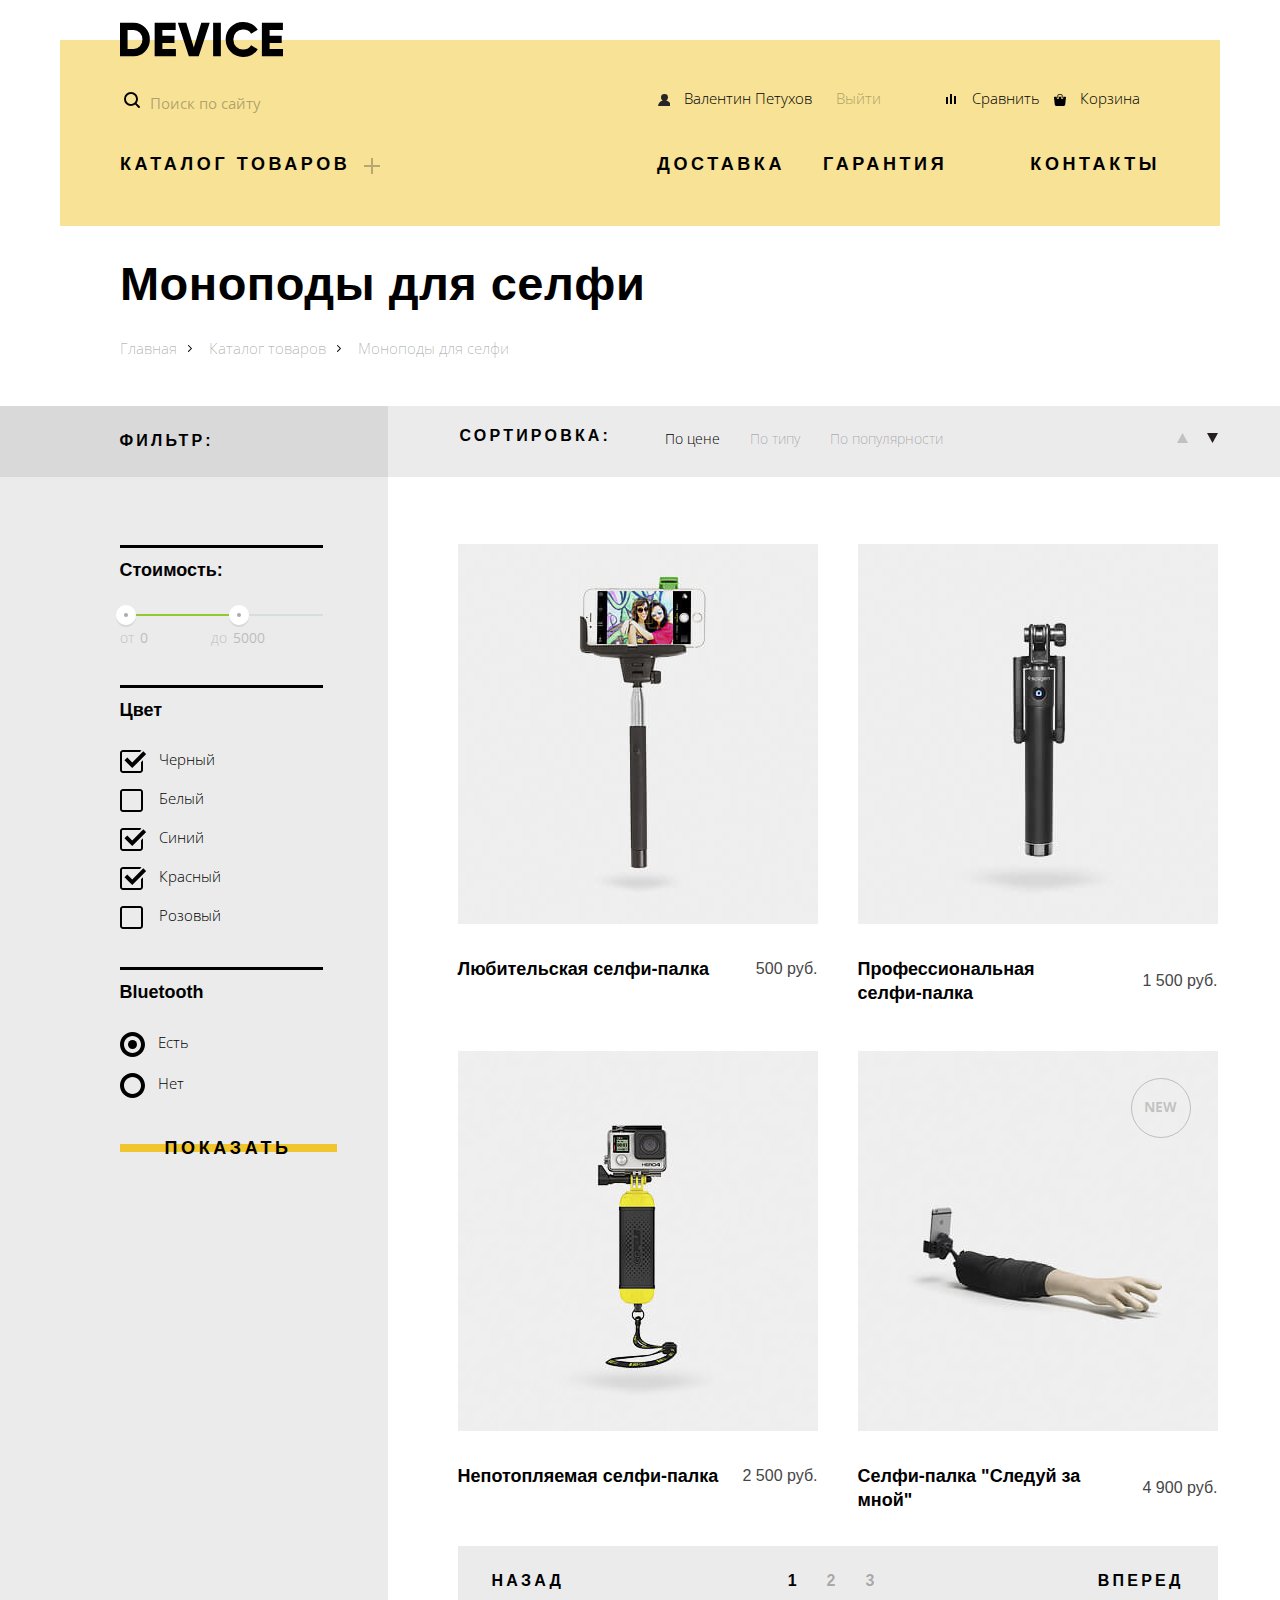
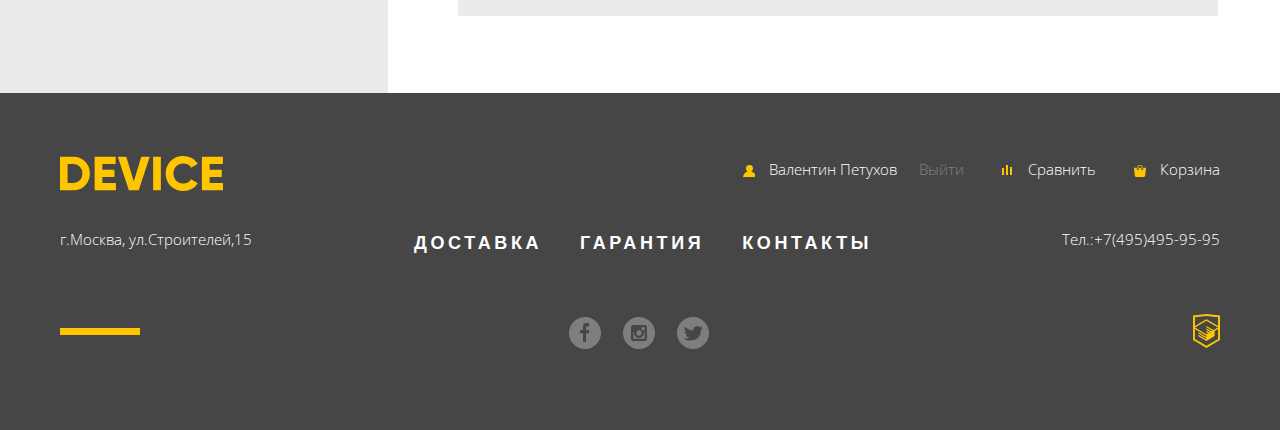
==== catalog.html @ 33c6cefa "Fix button-line, slide, seach" ====
<!DOCTYPE html>
<html lang="ru">
  <head>
    <meta charset="utf-8">
    <title>Device</title>
    <link href="https://fonts.googleapis.com/css?family=Open+Sans:300&amp;subset=cyrillic" rel="stylesheet">
    <link href="http://fonts.fontstorage.com/import/gilroy.css" rel="stylesheet">
    <link href="css/normalize.css" rel="stylesheet">
    <link href="css/style.css" rel="stylesheet">
  </head>
  <body class="catalog">
    <header class="page-header">
      <a href="index.html" class="logo-device page-header-logo-device">
        <img src="img/logo.svg" width="163" height="35" alt="Логотип Device">
      </a>
      <div class="header-user-container">
        <form class="header-user-column header-search">
          <label for="search" class="visually-hidden">Поиск по сайту</label>
          <input class="search-field" type="search" id="search" name="name-search" placeholder="Поиск по сайту">
          <button class="search-button" type="submit">Найти</button>
        </form>
        <div class="header-user-column">
          <ul class="user-list header-user-list ">
            <li class="user-item header-user-item header-user-item-1 catalog-user-item-1">
              <a href="#" class="header-user-link header-user-link-1">Валентин Петухов</a>
              <a href="#" class="user-link-exit">Выйти</a>
            </li>
            <li class="header-user-item header-user-item-2 catalog-user-item-2">
              <a href="compare.html" class="user-link header-user-link header-user-link-2">Сравнить</a>
            </li>
            <li class="header-user-item header-user-item-3 catalog-user-item-3">
              <a href="cart.html" class="user-link header-user-link header-user-link-3">Корзина</a>
            </li>
          </ul>
        </div>
      </div>
      <nav class="header-nav-container">
        <div class="header-nav-column">
          <a href="catalog.html" class="nav-link header-nav-link header-nav-link-plus">Каталог товаров</a>
          <ul class="nav-catalog">
            <li class="nav-catalog-item nav-catalog-item-1">
              <ul class="nav-catalog-list-small">
                <li class="nav-catalog-item-small nav-catalog-item-small-1">Виртуальная реальность</li>
                <li class="nav-catalog-item-small nav-catalog-item-small-2">Моноподы для селфи</li>
                <li class="nav-catalog-item-small nav-catalog-item-small-3">Экшн-камеры</li>
              </ul>
            </li>
            <li class="nav-catalog-item nav-catalog-item-2">
              <ul class="nav-catalog-list-small">
                <li class="nav-catalog-item-small nav-catalog-item-small-1">Фитнес-браслеты</li>
                <li class="nav-catalog-item-small nav-catalog-item-small-2">Умные часы</li>
              </ul>
            </li>
            <li class="nav-catalog-item nav-catalog-item-3">
              <ul class="nav-catalog-list-small">
                <li class="nav-catalog-item-small nav-catalog-item-small-1">Квадрокоптеры</li>
              </ul>
            </li>
          </ul>
        </div>
        <div class="header-nav-column">
          <ul class="nav-list header-nav-list">
            <li class="nav-item header-nav-item header-nav-item-1">
              <a href="delivery.html" class="nav-link header-nav-link header-nav-link-1">Доставка</a>
            </li>
            <li class="header-nav-item header-nav-item-2">
              <a href="warranty.html" class="nav-link header-nav-link header-nav-link-2">Гарантия</a>
            </li>
            <li class="header-nav-item header-nav-item-3">
              <a href="contacts.html" class="nav-link header-nav-link header-nav-link-3">Контакты</a>
            </li>
          </ul>
        </div>
      </nav>
    </header>
    <main class="page-main">
      <section class="page-main-catalog">
        <div class="container">
          <div class="container-narrow">
            <h1>Моноподы для селфи</h1>
            <ul class="breadcrumbs">
              <li class="breadcrumbs-item"><a href="index.html" class="breadcrumbs-link">Главная</a></li>
              <li class="breadcrumbs-item"><a href="catalog.html" class="breadcrumbs-link">Каталог товаров</a></li>
              <li class="breadcrumbs-current">Моноподы для селфи</li>
            </ul>
          </div>
        </div>
        <div class="catalog-container">
          <div class="box box-left">
            <div class="catalog-header">
              <div class="filter">
                <h2>Фильтр:</h2>
              </div>
            </div>
            <div class="catalog-main">
              <form action="https://echo.htmlacademy.ru" method="post" class="filter">
                <div class="filter-container">
                  <div class="filter-border">
                    <form method="get" action="https://echo.htmlacademy.ru">
                      <fieldset class="filter-item">
                        <legend>Стоимость:</legend>
                        <div class="range-filter">
                          <div class="range-controls">
                          <div class="scale">
                            <div class="bar"></div>
                          </div>
                          <div class="toggle toggle-min"></div>
                          <div class="toggle toggle-max"></div>
                          </div>
                          <div class="price-controls">
                            <label class="min-price">от <input name="min-price" type="text" value="0"></label>
                            <label class="max-price">до <input name="max-price" type="text" value="5000"></label>
                          </div>
                        </div>
                      </fieldset>
                    </form>
                  </div>
                  <div class="filter-border">
                    <p>Цвет</p>
                    <div class="filter-option">
                      <input class="visually-hidden filter-input filter-input-checkbox" type="checkbox" id="color-black" name="name-color-black" checked>
                      <label for="color-black" class="filter-label">Черный</label>
                    </div>
                    <div class="filter-option">
                      <input class="visually-hidden filter-input filter-input-checkbox" type="checkbox" id="color-white" name="name-color-white">
                      <label for="color-white" class="filter-label">Белый</label>
                    </div>
                    <div class="filter-option">
                      <input class="visually-hidden filter-input filter-input-checkbox" type="checkbox" id="color-blue" name="name-color-blue" checked>
                      <label for="color-blue" class="filter-label">Синий</label>
                    </div>
                    <div class="filter-option">
                      <input class="visually-hidden filter-input filter-input-checkbox" type="checkbox" id="color-red" name="name-color-red" checked>
                      <label for="color-red" class="filter-label">Красный</label>
                    </div>
                    <div class="filter-option">
                      <input class="visually-hidden filter-input filter-input-checkbox" type="checkbox" id="color-pink" name="name-color-pink">
                      <label for="color-pink" class="filter-label">Розовый</label>
                    </div>
                  </div>
                  <div class="filter-border">
                    <p>Bluetooth</p>
                    <div class="filter-option">
                      <input class="visually-hidden filter-input filter-input-radio" type="radio" id="bluetooth-yes" name="bluetooth" value="Yes" checked>
                      <label for="bluetooth-yes" class="filter-label-radio">Есть</label>
                    </div>
                    <div class="filter-option">
                      <input class="visually-hidden filter-input filter-input-radio" type="radio" id="bluetooth-no" name="bluetooth" value="No">
                      <label for="bluetooth-no" class="filter-label-radio">Нет</label>
                    </div>
                  </div>
                  <button type="submit" class="button-line more-filter">Показать</button>
                </div>
              </form>
            </div>
          </div>
          <div class="box box-right">
            <div class="catalog-header">
              <div class="catalog-sort">
                <p class="catalog-sort-title">Сортировка:</p>
                <ul class="catalog-sort-list">
                  <li class="catalog-sort-item catalog-sort-item-1">
                    <a href="#" class="catalog-sort-link active">По цене</a>
                  </li>
                  <li class="catalog-sort-item catalog-sort-item-2">
                    <a href="#" class="catalog-sort-link">По типу</a>
                  </li>
                  <li class="catalog-sort-item catalog-sort-item-3">
                    <a href="#" class="catalog-sort-link">По популярности</a>
                  </li>
                </ul>
                <a href="#" class="catalog-sort-order catalog-sort-order-1">
                  <span class="visually-hidden">По возрастанию</span>
                </a>
                <a href="#" class="catalog-sort-order catalog-sort-order-2 active">
                  <span class="visually-hidden">По убыванию</span>
                </a>
              </div>
            </div>
            <div class="catalog-products">
              <div class="catalog-main">
                <h2 class="visually-hidden">Список товаров</h2>
                <ul class="catalog-products-list">
                  <li class="catalog-products-item">
                    <article class="product">
                      <div class="product-card">
                        <h3 class="product-title product-title-1">
                        <a href="catalog-item.html" class="product-link" >Любительская селфи-палка</a>
                        </h3>
                        <span class="product-price">500 руб.</span>
                      </div>
                      <div class="product-caption">
                        <div class="product-caption-content">
                          <a href="#" class="button-line product-compare">В корзину</a>
                          <a href="#" class="compare">Добавить к сравнению</a>
                        </div>
                        <img src="img/amateur-selfie-stick.jpg" class="product-image" width="360" height="380" alt="Любительская селфи-палка">
                      </div>
                    </article>
                  </li>
                  <li class="catalog-products-item">
                    <article class="product">
                      <div class="product-card">
                        <h3 class="product-title product-title-2">
                          <a href="catalog-item.html" class="product-link">Профессиональная селфи-палка</a>
                        </h3>
                        <span class="product-price">1 500 руб.</span>
                      </div>
                      <div class="product-caption">
                        <div class="product-caption-content">
                          <a href="#" class="button-line product-compare">В корзину</a>
                          <a href="#" class="compare">Добавить к сравнению</a>
                        </div>
                        <img src="img/professional-selfie-stick.jpg" class="product-image" width="360" height="380" alt="Профессиональная селфи-палка">
                      </div>
                    </article>
                  </li>
                  <li class="catalog-products-item">
                    <article class="product">
                      <div class="product-card">
                        <h3 class="product-title product-title-3">
                          <a href="catalog-item.html" class="product-link">Непотопляемая селфи-палка</a>
                        </h3>
                        <span class="product-price">2 500 руб.</span>
                      </div>
                      <div class="product-caption">
                        <div class="product-caption-content">
                          <a href="#" class="button-line product-compare">В корзину</a>
                          <a href="#" class="compare">Добавить к сравнению</a>
                        </div>
                        <img src="img/unsinkable-selfie-stick.jpg" class="product-image" width="360" height="380" alt="Непотопляемая селфи-палка">
                      </div>
                    </article>
                  </li>
                  <li class="catalog-products-item">
                    <article class="product">
                      <div class="product-card">
                        <h3 class="product-title product-title-4">
                          <a href="catalog-item.html" class="product-link">Селфи-палка "Следуй за мной"</a>
                        </h3>
                        <span class="product-price">4 900 руб.</span>
                      </div>
                      <div class="product-caption">
                        <span class="product-new">New</span>
                        <div class="product-caption-content">
                          <a href="#" class="button-line product-compare">В корзину</a>
                          <a href="#" class="compare">Добавить к сравнению</a>
                        </div>
                        <img src="img/follow-me-selfie-stick.jpg" class="product-image" width="360" height="380" alt="Селфи-палка Следуй за мной">
                      </div>
                    </article>
                  </li>
                </ul>
                <ul class="pagination-list">
                  <li class="pagination-item pagination-button pagination-button-back"><a class="pagination-button-link" href="#">Назад</a></li>
                  <li class="pagination-item">1</li>
                  <li class="pagination-item"><a class="pagination-link" href="#">2</a></li>
                  <li class="pagination-item"><a class="pagination-link" href="#">3</a></li>
                  <li class="pagination-item pagination-button pagination-button-forward"><a class="pagination-button-link" href="#">Вперед</a></li>
                </ul>
              </div>
            </div>
          </div>
        </div>
      </section>
    </main>
    <footer class="page-footer">
      <div class="container">
          <div class="footer-row footer-row-1">
            <a href="index.html">
              <img class="logo-device footer-logo-device" src="img/logo-yellow.svg" width="163" height="35" alt="Логотип Device">
            </a>
            <ul class="footer-user-list user-list">
              <li class="footer-user-item footer-user-item-1 catalog-user-item-1">
                <a href="#" class="user-link footer-user-link footer-user-link-1">Валентин Петухов</a>
                <a href="#" class="user-link user-link-exit">Выйти</a>
              </li>
              <li class="footer-user-item footer-user-item-2 catalog-user-item-2">
                <a href="compare.html" class="user-link footer-user-link footer-user-link-2">Сравнить</a>
              </li>
              <li class="footer-user-item footer-user-item-3 catalog-user-item-3">
                <a href="cart.html" class="user-link footer-user-link footer-user-link-3">Корзина</a>
              </li>
            </ul>
          </div>
          <div class="footer-row footer-row-2">
            <address>г.Москва, ул.Строителей,15</address>
            <nav class="footer-nav">
              <ul class="nav-list footer-nav-list">
                <li class="nav-item footer-nav-item-1">
                  <a href="delivery.html" class="nav-link footer-nav-link ">Доставка</a>
                </li>
                <li class="footer-nav-item-2">
                  <a href="warranty.html" class="nav-link footer-nav-link">Гарантия</a>
                </li>
                <li class="footer-nav-item-3">
                  <a href="contacts.html" class="nav-link footer-nav-link">Контакты</a>
                </li>
              </ul>
            </nav>
            <a class="phone" href="tel:+74954959595">Тел.:+7(495)495-95-95</a>
          </div>
          <div class="footer-row footer-row-3">
            <ul class="social-network">
              <li class="social-network-item"><a class="social-network-link social-network-link-1" href="#" aria-label="Faceboook"></a></li>
              <li class="social-network-item"><a class="social-network-link social-network-link-2" href="#" aria-label="Instagram"></a></li>
              <li class="social-network-item"><a class="social-network-link social-network-link-3" href="#" aria-label="Twitter"></a></li>
            </ul>
            <div><a class="page-footer-logo-html" href="https://htmlacademy.ru/intensive/htmlcss" aria-label="Html Academy"></a></div>
          </div>
        </div>
      </div>
    </footer>
  </body>
</html>
---- css/style.css ----
/********/
/* base */
/* html по умолчанию ВК*/
html {
  box-sizing: border-box;
}
*, *::before, *::after {
  box-sizing: inherit;
}
body {
  margin: 0;
  font-family: "Open Sans","Arial", sans-serif;
  font-weight: 300;
  font-size: 15px;
}
/* visually-hidden По умолчанию Демка*/
.visually-hidden:not(:focus):not(:active),
  input[type="checkbox"].visually-hidden,
  input[type="radio"].visually-hidden {
  position: absolute;
  width: 1px;
  height: 1px;
  margin: -1px;
  border: 0;
  padding: 0;
  white-space: nowrap;
  clip-path: inset(100%);
  clip: rect(0 0 0 0);
  overflow: hidden;
}
a {
  text-decoration: none;
  color: rgb(0, 0, 0);
}
img {
  max-width: 100%;
  height: auto;
  vertical-align: middle;
}
h1 {
  font-family: "Gilroy","Arial", sans-serif;
  font-size: 47px;
  font-weight: 800;
  text-transform: uppercase;
  letter-spacing: 0.47px;
}
.active {
  color: rgb(0, 0, 0);
}
.hidden {
  display: none;
}

.button-line {
  font-family: "Gilroy","Arial", sans-serif;
  font-size: 18px;
  line-height: 24px;
  font-weight: 800;
  text-transform: uppercase;
  letter-spacing: 3.6px;
  display: inline-block;
  position: relative;
  cursor: pointer;
  z-index: 1;
  padding: 0 45px;
  border: 0;
  background: none;
  text-align: center;
}
.button-line:focus {
  outline: none;
}
.button-line::before {
  content: "";
  height: 8px;
  background: rgb(240, 197, 46);
  position: absolute;
  top: 12px;
  left: 0;
  right: 0;
  z-index: -1;
  margin-top: -4px;
}
.button-line:hover::before {
  height: 40px;
  top: -7px;
  margin-top: 0;
}
/**********/
/* header-footer general */
.logo-device:hover {
  opacity: 0.6;
}
.logo-device:active {
  opacity: 0.3;
}
.user-list {
  display: flex;
  margin: 0;
  padding: 0;
  list-style: none;
}
.user-link:hover {
  opacity: 0.6;
}
.user-link:active {
  opacity: 0.3;
}
.nav-list {
  display: flex;
  margin: 0 0 0 17px;
  padding: 0;
  list-style: none;
}
.nav-link {
  font-family: "Gilroy","Arial", sans-serif;
  font-size: 18px;
  font-weight: 800;
  text-transform: uppercase;
  line-height: 24px;
  letter-spacing: 3.6px;
}
.nav-link:hover {
  opacity: 0.6;
}
.nav-link:active {
  opacity: 0.3;
}
/**********/
/* header */
.page-header {
  background: rgba(240, 197, 46, 0.5);
  height: 299px;
  width: 1160px;
  margin: 40px auto 0;
  padding: 0 60px;
  position: relative;
}
.page-header-logo-device {
  display: block;
  width: 163px;
  height: 35px;
  position: relative;
  top: -18px;
  margin-bottom: -16px;
}
.header-search {
  position: relative;
  display: flex;
  align-items: flex-end;
}
.header-search::before {
  content: "";
  height: 16px;
  width: 16px;
  background: url(../img/search.svg) left top no-repeat transparent;
  position: absolute;
  display: block;
  top: -3px;
  left: 4px;
  z-index: 0;
}
.search-field {
  border: 0;
  background:rgba(240, 197, 46, 0);
  padding: 0 0 14px 30px;
  width: 356px;
  border-bottom: 2px solid transparent;
}
.search-field::placeholder {
  color: rgba(0, 0, 0, 0.3);
}
.search-field:hover::placeholder {
  color: rgba(0, 0, 0, 0.6);
 }
.search-field:focus {
  border-bottom-color: rgb(0, 0, 0);
  outline: 0;
}
.search-field:focus::placeholder {
  color: rgba(0, 0, 0, 1);
 }
.search-field:focus ~ .search-button {
  opacity: 1;
}
.search-button {
  border: 2px solid rgb(0, 0, 0);
  background:rgba(240, 197, 46, 0);
  width: 85px;
  height: 49px;
  opacity: 0;
  margin-top: -21px;
  cursor: pointer;
}
.search-button:hover {
  background:rgb(0, 0, 0);
  color: rgb(255, 255, 255);
}
.search-button:active {
  background:rgb(0, 0, 0);
  color: rgb(255, 255, 255, 0.3);
}
.search-button:focus {
  opacity: 1;
}
.header-user-container {
  display: flex;
  margin-top: 36px;
}
.header-user-column {
  width: 50%;
}
.header-user-list {
  font-size: 15px;
  line-height: 30px;
  margin-top: -12px;
}
.header-user-item-1 {
  margin-left: 18px;
}
.header-user-item-2 {
  margin-left: auto;
  margin-right: 41px;
}
.header-user-link {
  margin-right: 20px;
}
.header-user-link::before {
  content: "";
  width: 12px;
  height: 12px;
  display: inline-block;
  vertical-align: middle;
  margin-right: 14px;
}
.header-user-link-1::before {
  background: url(../img/user.svg) left top no-repeat transparent;
}
.header-user-link-2::before {
  background: url(../img/compare.svg) left top no-repeat transparent;
}
.header-user-link-3::before {
  background: url(../img/cart.svg) left top no-repeat transparent;
}
.header-nav-container {
  display: flex;
  margin-top: 24px;
}
.header-nav-column {
  width: 50%;
}
.nav-catalog {
  margin: 0;
  list-style: none;
  position: absolute;
  background: rgb(247, 226, 150);
  left: 0;
  right: 0;
  padding: 25px 60px 0 60px;
  height: 164px;
  top: 135px;
  z-index: 2;
  display:none;
}
.header-nav-column:hover .nav-catalog {
  display: flex;
}
.nav-catalog-list-small {
  margin: 0;
  padding: 0;
  list-style: none;
}
.nav-catalog-item-1 {
  margin-right: 58px;
}
.nav-catalog-item-2 {
  margin-right: 77px;
}
.nav-catalog-item-small-2,
.nav-catalog-item-small-3 {
  margin-top: 14px;
}
.nav-catalog-item-small:hover {
  opacity: 0.6;
}
.nav-catalog-item-small:active {
  opacity: 0.3;
}
.header-nav-item {
  margin-right: 38px;
}
.header-nav-item-3 {
  margin-left: auto;
  margin-right: 0;
}
.header-nav-link-plus::after {
  content: "";
  width: 16px;
  height: 16px;
  background: url(../img/plus.svg) left top no-repeat transparent;
  display: inline-block;
  vertical-align: middle;
  margin-left: 14px;
  opacity: 0.3;
}
/****************/
/* main general */
.button-color {
  font-family: "Gilroy","Arial", sans-serif;
  font-size: 18px;
  font-weight: 800;
  text-transform: uppercase;
  line-height: 24px;
  letter-spacing: 3.6px;
}
.container {
  width: 1200px;
  padding: 0 20px;
  margin: 0 auto;
}
/*****************/
/* main homepage */
.homepage h2 {
  font-family: "Gilroy","Arial", sans-serif;
  font-size: 47px;
  line-height: 47px;
  font-weight: 800;
  letter-spacing: 3.6px;
}
/* section "slider" */
.slide {
  margin: 0;
  padding: 0;
  list-style: none;
  display: none;
  justify-content: space-between;
  padding-left: 90px;
  position: relative;
  z-index: 1;
  height: 490px;
}
.container-narrow {
  padding-left: 60px;
}
.slider-container {
  position: relative;
  margin-top: -103px;
}
.slider-container::before {
  content: "";
  width: 100px;
  height: 7px;
  background: rgb(255, 255, 255);
  display: block;
  position: absolute;
  right: 461px;
  top: 27px;
}
.slider-indicator {
  width: 166px;
  height: 131px;
  font-family: "Gilroy","Arial", sans-serif;
  font-size: 179px;
  font-weight: 800;
  line-height: 179px;
  letter-spacing: 1.8px;
  color: rgb(255, 255, 255);
  position: absolute;
  right: 65px;
  top: -26px;
  z-index: -1;
}
.slide-image {
  width: 526px;
}
.slide-image-3 {
  margin-top: 53px;
}
.slider-navigation {
  position: absolute;
  bottom: 155px;
  right: 62px;
  z-index: 20;
  font-size: 0;
}
#product-1:checked ~ .slide-1,
#product-2:checked ~ .slide-2,
#product-3:checked ~ .slide-3 {
  display: flex;
}
#product-1:checked ~ .slider-navigation .slider-controls[for="product-1"]::before,
#product-2:checked ~ .slider-navigation .slider-controls[for="product-2"]::before,
#product-3:checked ~ .slider-navigation .slider-controls[for="product-3"]::before {
  display: block;
}
.slide-content {
  width: 500px;
  margin-right: 63px;
}
.slide-title {
  font-family: "Gilroy","Arial", sans-serif;
  font-size: 47px;
  font-weight: 800;
  margin-bottom: 22px;
  margin-top: 72px;
}
.slide p {
  color: rgb(70, 70, 70);
  font-size: 15px;
  font-weight: 300;
  letter-spacing: 0.15px;
  line-height: 30px;
  margin-bottom: 52px;
}
.slide-button {
  margin-bottom: 73px;
}
.slide-button:active {
  color: rgba(0, 0, 0, 0.3);
}
.slider-controls {
  display: inline-block;
  vertical-align: middle;
  width: 12px;
  height: 12px;
  margin-right: 21px;
  font-size: 0;
  border-radius: 50%;
  border: 1px solid rgb(0, 0, 0);
  cursor: pointer;
  position: relative;
}
.slider-controls::before {
  content: "";
  width: 6px;
  height: 6px;
  border-radius: 50%;
  border: 1px solid rgb(0, 0, 0);
  cursor: pointer;
  position: absolute;
  top: 2px;
  left: 2px;
  display: none;
}
.slide-stats {
  display: block;
}
.slide-stats-list {
  display: flex;
  margin: 0;
  padding: 0;
  list-style: none;
}
.slide-stats-item {
  margin-right: 73px;
  margin-top: -16px;
}
.slide-stats-number {
  font-family: "Gilroy","Arial", sans-serif;
  font-size: 36px;
  font-weight: 300;
  line-height: 48px;
  letter-spacing: 0.36px;
  white-space: nowrap;
}
.slide-stats-text {
  font-size: 13px;
  font-weight: 300;
  line-height: 20px;
  letter-spacing: 0.13px;
  color: rgb(70, 70, 70);
  white-space: nowrap;
  margin-top: 6px;
}
/* section "categories" */
.categories {
  padding: 80px 0 165px 0;
}
.categories-list {
  display: flex;
  justify-content: space-between;
  padding: 0;
  list-style: none;
}
.categories-item {
  width: 160px;
}
.categories-link {
  font-family: "Gilroy","Arial", sans-serif;
  font-size: 18px;
  line-height: 24px;
  font-weight: 800;
  display: block;
}
.categories-square {
  width: 160px;
  height: 160px;
  background-color: rgba(240, 197, 46, 0.5);
  position: relative;
margin-bottom: 36px;
}
.categories-square::after {
  content: "";
  background-repeat: no-repeat;
  background-position: center;
  margin-bottom: 39px;
  display: block;
  position: absolute;
  top: 50%;
  left: 50%;
  transform: translate(-50%,-50%);
}
.categories-link-1 .categories-square::after {
  background: url(../img/virtual-reality.svg) left top no-repeat transparent;
  width: 97px;
  height: 55px;
}
.categories-link-2 .categories-square::after {
  background: url(../img/monopods-for-selfie.svg) left top no-repeat transparent;
  width: 86px;
  height: 117px;
}
.categories-link-3 .categories-square::after {
  background: url(../img/action-camera.svg) left top no-repeat transparent;
  width: 71px;
  height: 87px;
}
.categories-link-4 .categories-square::after {
  background: url(../img/fitness-bracelets.svg) left top no-repeat transparent;
  width: 107px;
  height: 65px;
}
.categories-link-5 .categories-square::after {
  background: url(../img/smart-watch.svg) left top no-repeat transparent;
  width: 56px;
  height: 98px;
}
.categories-link-6 .categories-square::after {
  background: url(../img/quadcopters.svg) left top no-repeat transparent;
  width: 139px;
  height: 69px;
}
.categories-link:hover .categories-square {
  background-color:  rgb(240, 197, 46);
}
.categories-link:active .categories-square::after {
  opacity: 0.3;
}
/* section "services" */
.services {
  background: rgb(229, 229, 229);
}
.services-item {
  display: flex;
  height: 288px;
  align-items: center;
}
.services-list {
  width: 278px;
  height: 319px;
  border-right: 7px solid  rgb(0, 0, 0);
  display: flex;
  flex-direction: column;
  justify-content: center;
  position: relative;
  margin-top: -156px;
  z-index: 1;
}
.services-description {
  width: 882px;
  padding-left: 116px;
  position: relative;
  margin-top: -186px;
  margin-left: 6px;
}
.services-button {
  width: 160px;
  padding: 0;
}
.services-button + .services-button {
  margin-top: 40px;
}
#service-1:focus ~ .services-list .services-button-1::before,
#service-2:focus ~ .services-list .services-button-2::before,
#service-3:focus ~ .services-list .services-button-3::before {
  height: 40px;
  top: -7px;
  margin-top: 0;
}

#service-1:checked ~ .services-list .services-button-1,
#service-2:checked ~ .services-list .services-button-2,
#service-3:checked ~ .services-list .services-button-3 {
  width: auto;
  color: rgb(240, 197, 46);
  padding-left: 17px;
  text-align: left;
}
#service-1:checked ~ .services-list .services-button-1::before,
#service-2:checked ~ .services-list .services-button-2::before,
#service-3:checked ~ .services-list .services-button-3::before {
  height: 40px;
  background: rgb(0, 0, 0);
  top: -7px;
  margin-top: 0;
}

.services-content {
  display: none;
}
.services-content p {
  width: 426px;
  line-height: 2;
}
.services-content::after {
  content: "";
  display: block;
  background-repeat: no-repeat;
  background-position: center;
  position: relative;
  margin-top: 51px;
  margin-right: 14px;
}
.services-content-1::after {
  background: url(../img/delivery.svg) left top no-repeat transparent;
  width: 169px;
  height: 164px;
}
.services-content-2::after {
  background: url(../img/warranty.svg) left top no-repeat transparent;
  width: 171px;
  height: 194px;
}
.services-content-3::after {
  background: url(../img/credit.svg) left top no-repeat transparent;
  width: 156px;
  height: 186px;
}
#service-1:checked ~ .services-description .services-content-1,
#service-2:checked ~ .services-description .services-content-2,
#service-3:checked ~ .services-description .services-content-3 {
  display: flex;
  justify-content: space-between;
  padding-right: 35px;
}
/* section "partners" */
.partners {
  padding-top: 94px;
}
.partners-list {
  display: flex;
  justify-content: flex-start;
  list-style: none;
  margin: 0;
  padding: 0;
}
.partners-item {
  width: 260px;
  margin-right: 32px;
}
.partners-link {
  display: block;
}
.partners-image {
  filter: grayscale(100%);
  opacity: 0.2;
}
.partners-link:hover .partners-image {
  filter: none;
  opacity: 1;
}
/* section "about-contacts" */
.about-contacts {
  padding: 99px 0 85px 0;
}
.about-contacts-columns {
  display: flex;
  justify-content: space-between;
}
.about-contacts-columns h2 {
  font-family: "Gilroy","Arial", sans-serif;
  font-size: 47px;
  font-weight: 800;
  line-height: 48px;
  letter-spacing: 0.47px;
  margin-top: 0;
}
.about-us {
  width: 462px;
}
.about-us-title::before {
  content: "";
  width: 80px;
  height: 7px;
  background: rgb(0, 0, 0);
  display: block;
  margin-bottom: 46px;
}
.contacts {
  width: 560px;
}
.contacts-map {
  display: block;
  width: 560px;
  height: 222px;
  font-size: 0;
  margin-top: 44px;
}
.about-us-list {
  margin: 64px 0 0 0;
  list-style: none;
  padding: 0;
  position: relative;
}
.about-us-item {
  font-family: "Gilroy","Arial", sans-serif;
  font-weight: 800;
  letter-spacing: 3.6px;
  margin-top: 20px;
  padding-left: 36px;
}
.about-us-item::before {
  content: "";
  width: 8px;
  height: 8px;
  display: block;
  border-radius: 50%;
  border: 1px solid rgb(229, 229, 229);
  position: absolute;
  left: 0;
}
.about-us p,
.contacts p {
  margin-top: 44px;
  line-height: 24px;
}
.about-us .button-line {
  margin-top: 72px;
}
.contacts .button-line {
  margin-top: 82px;
}
/****************/
/* main catalog */
.catalog .page-header {
  height: 186px;
}
.box {
  flex-grow: 1;
}
.box-left {
  background: rgb(235, 235, 235);
}
.filter {
  width: 267px;
  height: 100%;
  margin-left: auto;
  padding-right: 65px;
}
.catalog-header {
  height: 71px;
  background: rgb(235, 235, 235);
  margin-top: -4px;
}
.catalog.main {
  height: 100%;
  padding-left: 56px;
}
.box-left .catalog-header {
  background: rgb(217, 217, 217);
}
.box-left .catalog-main {
  background: rgb(235, 235, 235);
}
.catalog-user-item-2 {
  margin-right: -6px;
}
.catalog h1 {
  text-transform: none;
  margin-bottom: 24px;
}
.catalog h2 {
  font-size: 16px;
  font-family: "Gilroy","Arial", sans-serif;
  line-height: 24px;
  letter-spacing: 3.2px;
  text-transform: uppercase;
  margin: 0;
  padding: 23px 0;
}
.catalog h3 {
  margin: 0;
}
.breadcrumbs {
  line-height: 24px;
  padding: 0;
  margin: 0;
  margin-bottom: 50px;
  list-style: none;
  display: flex;
  justify-content: flex-start;
  flex-wrap: wrap;
}
.breadcrumbs li::before {
  content: "";
  width: 4px;
  height: 7px;
  display: block;
  position: absolute;
  background: url(../img/nav-arrow.svg);
  top: 9px;
  left: -21px;
}
.breadcrumbs li:first-child::before {
  display: none;
}
.breadcrumbs li {
  position: relative;
  margin-right: 32px;
}
.breadcrumbs-link {
  color: rgba(0, 0, 0, 0.3);
}
.breadcrumbs li:last-child {
  color: rgba(0, 0, 0, 0.3);
}
.breadcrumbs-link:hover {
  color: rgba(0, 0, 0, 0.6);
}
.breadcrumbs-link:active {
  color: rgba(0, 0, 0, 0.1);
}
.filter-item {
  margin: 0 0 38px 0;
  padding: 0;
  border: none;
}
.range-filter {
  margin-top: 4px;
}
.range-controls {
  height: 15px;
  border-radius: 5px;
  position: relative;
}
.range-controls .scale {
  height: 2px;
  background: rgb(215, 220, 222);
}
.range-controls .bar {
  width: 55%;
  height: 2px;
  background: rgb(145, 201, 47);
}
.range-controls .toggle {
  padding: 0;
  width: 20px;
  height: 22px;
  position: absolute;
  cursor: pointer;
  background: url(../img/filter-button-min.svg) left top no-repeat transparent;
  top: -9px;
}
.range-controls .toggle-min {
  left: -4px;
}
.range-controls .toggle-max {
  left: 109px;
}
.price-controls {
  font-size: 0;
}
.price-controls label {
  display: inline-block;
  width: 45%;
  font-size: 14px;
  opacity: 0.2;
}
.price-controls input {
  width: 54px;
  border: none;
  font-size: 14px;
  background: rgb(235, 235, 235);
}
.catalog-sort {
  display: flex;
  align-items: center;
  margin-bottom: 69px;
  background: rgb(235, 235, 235);
  width: 830px;
  height: 66px;
}
.catalog-sort-title {
  font-family: "Gilroy","Arial", sans-serif;
  font-size: 16px;
  font-weight: 800;
  line-height: 24px;
  letter-spacing: 3.2px;
  text-transform: uppercase;
  margin-right: 54px;
  margin-left: 72px;
  margin-top: 11px;
}
.catalog-sort-list {
  list-style: none;
  margin: 0;
  padding: 0;
  display: flex;
  align-items: center;
}
.catalog-sort-item:last-child {
  margin-right: 0;
}
.catalog-sort-item {
  font-family: "Open Sans","Arial", sans-serif;
  font-size: 14px;
  line-height: 18px;
  margin-right: 30px;
}
.catalog-sort-link {
  color: rgba(0, 0, 0, 0.3);
}
.catalog-sort-link:hover {
  color: rgba(0, 0, 0, 0.6);
}
.catalog-sort-link:active,
.catalog-sort-link.active {
  color: rgb(0, 0, 0);
}
.catalog-sort-order {
  width: 11px;
  height: 11px;
  align-items: center;
  opacity: 0.2;
}
.catalog-sort-order:hover {
  opacity: 0.4;
}
.catalog-sort-order:active,
.catalog-sort-order.active {
  opacity: 1;
}
.catalog-sort-order-1 {
  background: url(../img/icon-up-dir.svg) left top no-repeat transparent;
  margin-left: auto;
}
.catalog-sort-order-2 {
  background: url(../img/icon-down-dir.svg) left top no-repeat transparent;
  margin-left: 19px;
}
.catalog-container {
  display: flex;
}
.catalog-products {
  width: 830px;
  padding-top: 67px;
}
.catalog-products-list {
  display: flex;
  flex-wrap: wrap;
  margin: 0;
  padding: 0;
  list-style: none;
  justify-content: flex-end;
}
.catalog-products-item {
  width: 360px;
  margin-right: 40px;
}
.catalog-products-item:nth-child(even) {
  margin-right: 0;
}
.product-title-2 {
  max-width: 173px;
}
.product-title-4 {
  max-width: 225px;
}
.product-caption {
  position: relative;
}
.product-caption-content {
  position: absolute;
  top: 0;
  bottom: 0;
  left: 0;
  right: 0;
  flex-direction: column;
  justify-content: center;
  align-items: center;
  background: rgba(238,238,238,0.7);
  display: none;
  z-index: 3;
}
.more-product::before {
  left: -40px;
  width: 200px;
}
.more-product:hover::before {
  content: "";
  height: 40px;
  background: rgb(240, 197, 46);
  top: -7px;
  left: -40px;
  z-index: -1;
  width: 200px;
}
.more-product:active {
  color: rgba(0, 0, 0, 0.3);
}
.product-compare {
margin-bottom: 16px;
}
.product-caption:hover .product-caption-content {
  display: flex;
}
.compare {
  opacity: 0.5;
}
.compare:hover {
  opacity: 1;
}
.compare:active {
  opacity: 0.2;
}
.product-new {
  position: absolute;
  top: 27px;
  right: 27px;
  z-index: 1;
  width: 60px;
  height: 60px;
  border-radius: 50%;
  border: 1px solid rgba(0, 0, 0, 0.2);
  text-transform: uppercase;
  color: rgba(0, 0, 0, 0.2);
  display: flex;
  justify-content: center;
  align-items: center;
  font-weight: bold;
  font-size: 14px;
}
.filter {
  width: 325px;
  height: 100%;
  margin-left: auto;
  padding: 0 65px 0 57px;
}
.filter-container {
  padding-top: 68px;
}
.filter-input {
  font-size: 14px;
  line-height: 40px;
  font-weight: 300;
  color: rgb(0, 0, 0);
}
.filter-label,
.filter-label-radio {
  cursor: pointer;
}
.filter-label::before {
  content: "";
  display: inline-block;
  width: 26px;
  height: 23px;
  background: url(../img/checkbox-off.svg) left top no-repeat transparent;
  margin-right: 13px;
  vertical-align: middle;
}
.filter-input:checked + .filter-label::before {
  background-image: url(../img/checkbox-on.svg);
}
.filter-input[disabled] + .filter-label {
  opacity: 0.25;
}

.filter-label-radio::before {
  content: "";
  display: inline-block;
  width: 25px;
  height: 25px;
  background: url(../img/radio-off.svg) left top no-repeat transparent;
  margin-right: 13px;
  vertical-align: middle;
}
.filter-input-radio:checked + .filter-label-radio::before {
  background-image: url(../img/radio-on.svg);
}
.filter-input-radio[disabled] + .filter-label-radio {
  opacity: 0.25;
}
.filter-label:hover::before {
  opacity: 0.6;
}
.filter p,
.filter-item legend {
  font-family: "Gilroy","Arial", sans-serif;
  font-size: 18px;
  line-height: 24px;
  font-weight: 800;
  color: rgb(0, 0, 0);
  margin: 0 0 28px 0;
}
.filter-border {
  border-top: 3px solid rgb(0, 0, 0);
  margin-bottom: 38px;
  padding-top: 10px;
}
.filter-border p {
  font-weight: 800;
}
.filter-option {
  margin-bottom: 16px;
}
.product {
  display: flex;
  order: 1;
  flex-direction: column-reverse;
}
.product-card {
  display: flex;
  justify-content: space-between;
  align-items: center;
  margin-top: 33px;
  margin-bottom: 46px;
}
.product-link {
  font-family: "Gilroy","Arial", sans-serif;
  font-size: 18px;
  line-height: 24px;
  font-weight: 800;
  color: rgb(0, 0, 0);
}
.product-price {
  font-family: "Gilroy","Arial", sans-serif;
  font-size: 16px;
  line-height: 24px;
  font-weight: 300;
  color: rgb(70, 70, 70);
  white-space: nowrap;
}
.pagination-list {
  margin: -12px 0 77px 0;
  margin-left: auto;
  padding: 0;
  list-style: none;
  display: flex;
  font-family: "Gilroy","Arial", sans-serif;
  font-size: 16px;
  font-weight: 800;
  background: rgb(235, 235, 235);
  width: 760px;
  height: 70px;
}
.pagination-item {
  margin: 0 15px;
  color: rgb(0,0,0);
  height: 100%;
  display: block;
  line-height: 70px;
}
.pagination-item:first-child {
  margin-right: auto;
}
.pagination-item:last-child {
  margin-left: auto;
}
.pagination-link {
  color: rgba(0, 0, 0, 0.3);
}
.pagination-link:hover {
  color: rgba(0, 0, 0, 0.6);
}
.pagination-link:active {
  color: rgb(0, 0, 0);
}
.pagination-button a:hover {
  background-color: rgb(217, 217, 217);
}
.pagination-button-link {
  height: 100%;
  display: block;
  line-height: 70px;
  padding: 0 34px;
}
.pagination-button-link:active {
  color: rgba(0, 0, 0, 0.3);
}
.pagination-button-back,
.pagination-button-forward {
  font-family: "Gilroy","Arial", sans-serif;
  font-size: 16px;
  font-weight: 800;
  letter-spacing: 3.2px;
  line-height: 24px;
  text-transform: uppercase;
  margin: 0;
}
/**********/
/* footer */
.page-footer {
  background: rgb(70, 70, 70);
  color: rgb(255, 255, 255);
  padding-top: 63px;
  padding-bottom: 66px;
}
.page-footer a {
  color: rgb(255, 255, 255);
}
.footer-row-1 {
  display: flex;
  justify-content: space-between;
}
.footer-user-list {
  margin-top: 5px;
}
.footer-user-item-1 {
  margin-right: 38px;
}
.footer-user-item-2 {
  margin-left: auto;
  margin-right: 38px;
}
.footer-user-link-1 {
  margin-right: 18px;
}
.footer-user-link::before {
  content: "";
  width: 12px;
  height: 12px;
  display: inline-block;
  vertical-align: middle;
  margin-right: 14px;
}
.footer-user-link-1::before {
  background: url(../img/user-yellow.svg) left top no-repeat transparent;
}
.footer-user-link-2::before {
  background: url(../img/compare-yellow.svg) left top no-repeat transparent;
}
.footer-user-link-3::before {
  background: url(../img/cart-yellow.svg) left top no-repeat transparent;
}
.user-link-exit {
  opacity: 0.3;
}
.footer-row-2 {
  display: flex;
  justify-content: space-between;
}
address {
  font-size: 15px;
  font-weight: 300;
  margin-top: 40px;
  font-style: normal;
}
.footer-nav-list {
  justify-content: space-between;
  margin-top: 40px;
}
.footer-nav-item-1,
.footer-nav-item-2 {
  margin-right: 38px;
}
.phone {
  margin-top: 40px;
  display: inline-block;
  vertical-align: middle;
  margin-left: 45px;
}
.footer-row-3 {
  display: flex;
  justify-content: space-between;
}
.footer-row-3::before {
  content: "";
  width: 80px;
  height: 7px;
  background: rgb(255, 198, 0);
  display: block;
  margin-top: 73px;
}
.social-network {
  list-style: none;
  margin-top: 62px;
  padding: 0;
  display: flex;
  justify-content: center;
}
.social-network-item {
  margin: 0 11px;
}
.social-network-link {
  width: 32px;
  height: 32px;
  display: inline-block;
  vertical-align: middle;
}
.social-network-link-1 {
  background: url(../img/facebook.svg)  left top no-repeat transparent;
  opacity: 0.3;
}
.social-network-link-2 {
  background: url(../img/instagram.svg) left top no-repeat transparent;
  opacity: 0.3;
}
.social-network-link-3 {
  background: url(../img/twitter.svg) left top no-repeat transparent;
  opacity: 0.3;
}
.social-network-link:hover {
  opacity: 0.6;
}
.social-network-link:active {
  opacity: 0.1;
}
.page-footer-logo-html {
  width: 27px;
  height: 35px;
  display: inline-block;
  vertical-align: middle;
  background: url(../img/logo-html-academy.svg) left top no-repeat transparent;
  margin: 59px 0 0 55px;
}
.page-footer-logo-html:hover {
  opacity: 0.6;
}
.page-footer-logo-html:active {
  opacity: 0.3;
}
/*********/
/* modal */
.modal-contact {
  width: 960px;
  height: 553px;
  top: 120px;
  left: 50%;
  color:rgb(0, 0, 0);
  background: rgb(255, 255, 255);
  box-shadow: 0px 10px 20px 0 rgba(4, 6, 6, 0.2);
  padding: 99px 100px;
  margin-left: -486px;
  position: fixed;
  z-index: 20;
  display: none;
}
.modal-contact.show {
  display: block;
  animation: bounce 0.6s;
}
.modal-map.show {
  display: block;
  animation: bounce 0.6s;
}
.modal-close {
  width: 55px;
  height: 55px;
  font-size: 0;
  background-color: transparent;
  background: url(../img/modal-close.svg) left top no-repeat transparent;
  border: 0;
  cursor: pointer;
  position: absolute;
  top: 15px;
  right: 15px;
  opacity: 0.5;
}
.modal-close:hover {
  opacity: 1;
}
.modal-close:active {
  opacity: 0.3;
}
.modal-form {
  display: flex;
  flex-wrap: wrap;
  justify-content: space-between;
}
.modal-field {
  border: 0;
}
.modal-field-3 {
  width: 100%;
  margin-top: 29px;
}
.modal-title {
  font-family: "Gilroy","Arial", sans-serif;
  font-size: 18px;
  font-weight: 800;
  line-height: 24px;
  display: block;
  margin-bottom: 13px;
}
.modal-input {
  display: block;
  background: rgb(242, 242, 242);
  opacity: 0.5;
  padding: 20px 20px;
  border: 2px solid transparent;
}
.modal-input:hover {
  background: rgb(234, 234, 234);
}
.modal-input:focus {
  background: rgb(255, 255, 255);
  color: rgb(70, 70, 70);
  border-color: rgba(240, 197, 46, 0.5);
}
.error {
  background: rgb(246, 218, 218);
}
.modal-name, .modal-email {
  height: 50px;
  width: 360px;
}
.modal-message {
  width: 100%;
  height: 157px;
}
.more-modal {
  border: 0;
  background: 0;
  margin-top: 55px;
  margin-left: 27px;
}
.modal-map {
  top: 50%;
  left: 50%;
  width: 960px;
  height: 559px;
  margin-top: -260px;
  margin-left: -490px;
  position: fixed;
  z-index: 20;
  box-shadow: 0px 10px 20px 0 rgba(4, 6, 6, 0.2);
  display: none;
}

@keyframes bounce {
  0% {
    transform: translateY(-2000px);
  }

  70% {
    transform: translateY(30px);
  }

  90% {
    transform: translateY(-10px);
  }

  100% {
    transform: translateY(0);
  }
}
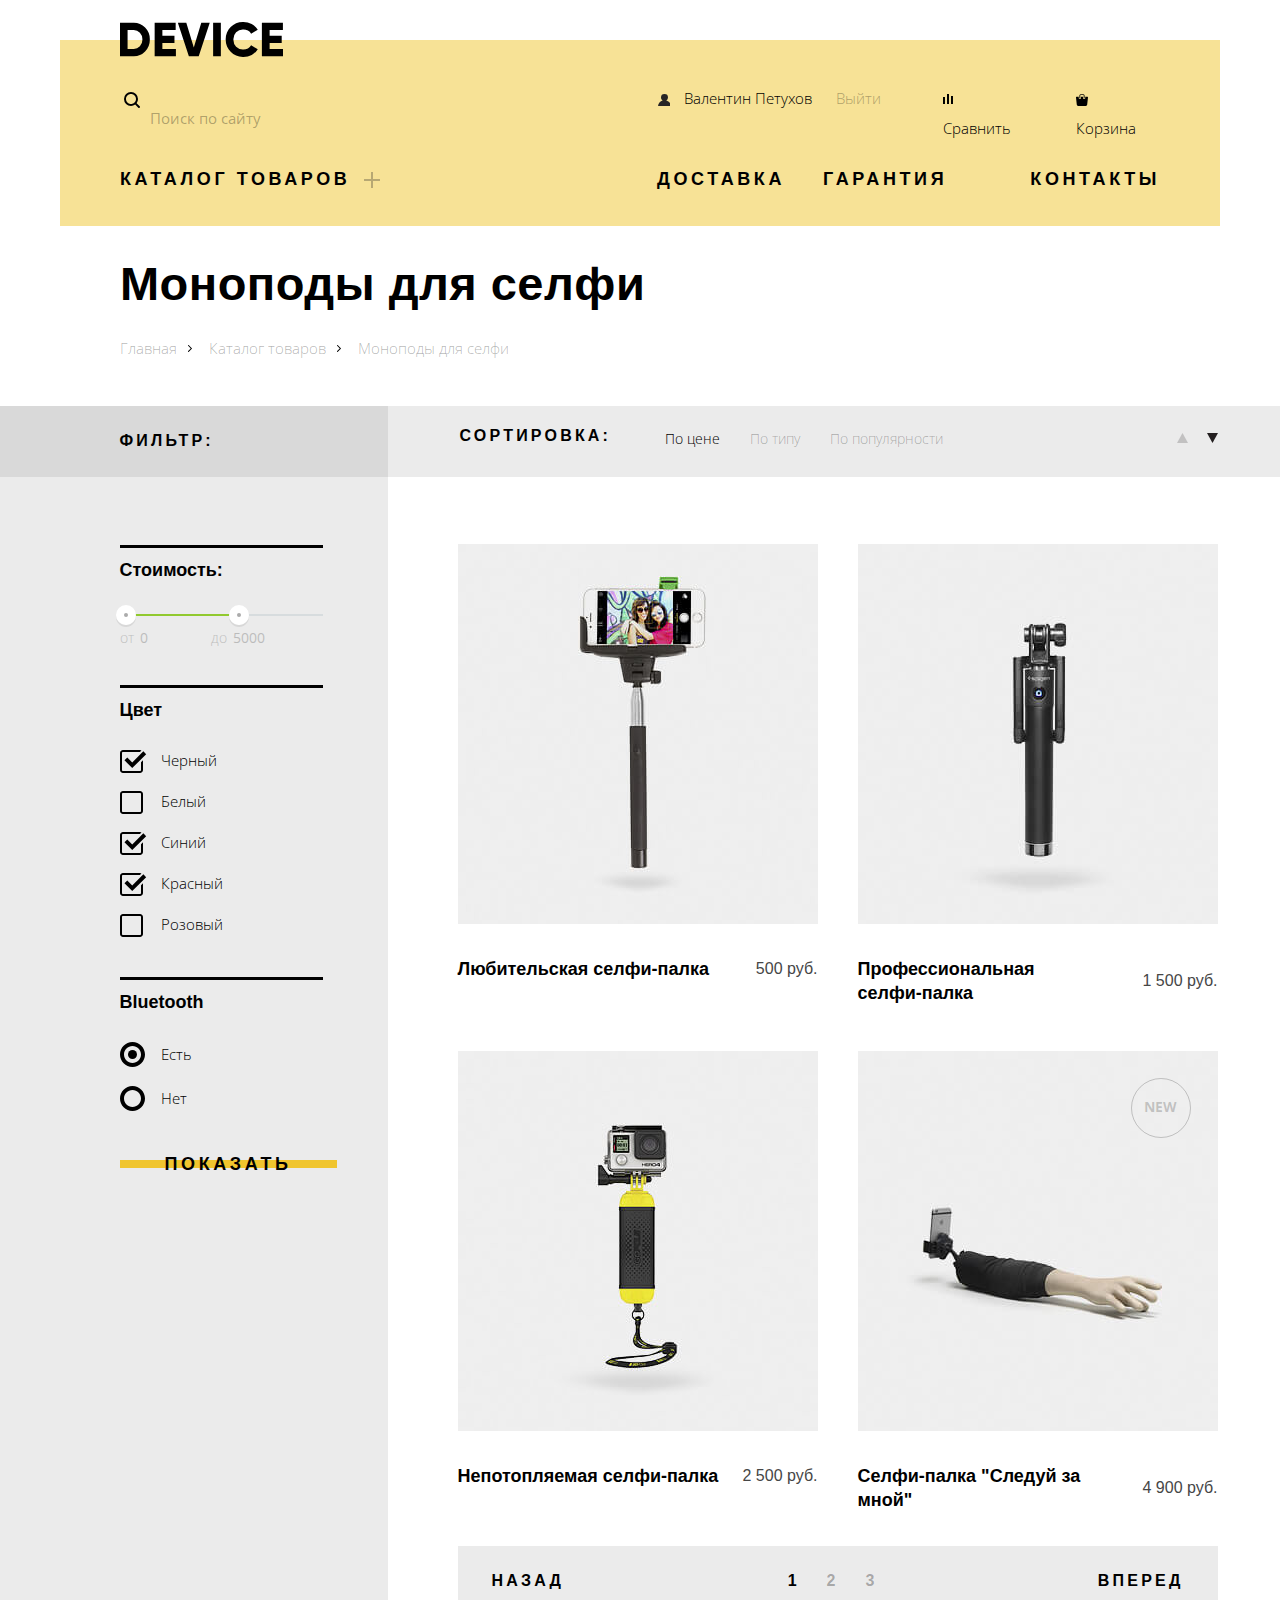
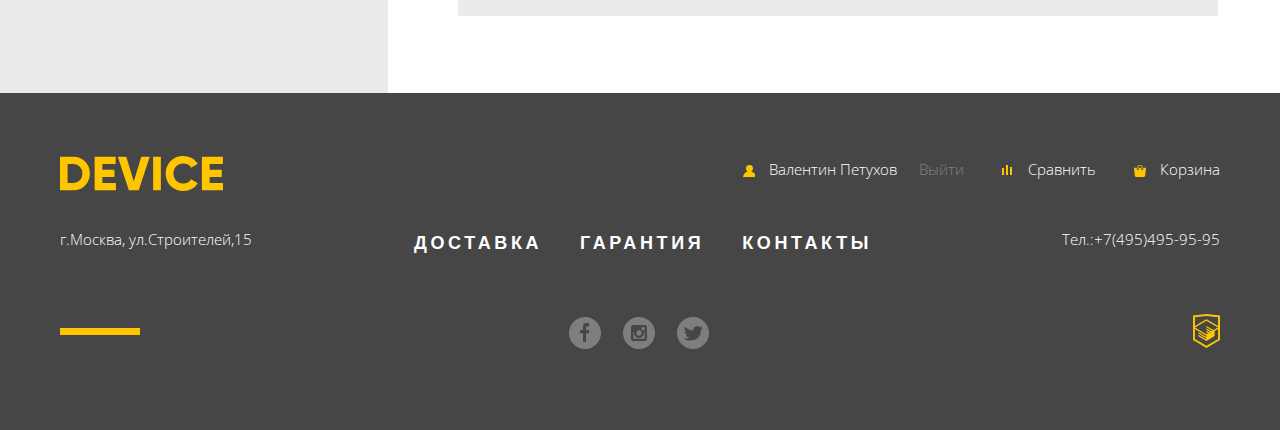
==== commit fd875377: "Fix index, catalog" ====
--- a/catalog.html
+++ b/catalog.html
@@ -21,14 +21,14 @@
         </form>
         <div class="header-user-column">
           <ul class="user-list header-user-list ">
-            <li class="user-item header-user-item header-user-item-1 catalog-user-item-1">
-              <a href="#" class="header-user-link header-user-link-1">Валентин Петухов</a>
+            <li class="user-item header-user-item header-user-item-1 header-user-item-1">
+              <a href="profile.html" class="header-user-link header-user-link-1 catalog-user-link">Валентин Петухов</a>
               <a href="#" class="user-link-exit">Выйти</a>
             </li>
-            <li class="header-user-item header-user-item-2 catalog-user-item-2">
+            <li class="header-user-item header-user-item-2 header-user-item-2">
               <a href="compare.html" class="user-link header-user-link header-user-link-2">Сравнить</a>
             </li>
-            <li class="header-user-item header-user-item-3 catalog-user-item-3">
+            <li class="header-user-item header-user-item-3 header-user-item-3">
               <a href="cart.html" class="user-link header-user-link header-user-link-3">Корзина</a>
             </li>
           </ul>
@@ -96,7 +96,6 @@
               <form action="https://echo.htmlacademy.ru" method="post" class="filter">
                 <div class="filter-container">
                   <div class="filter-border">
-                    <form method="get" action="https://echo.htmlacademy.ru">
                       <fieldset class="filter-item">
                         <legend>Стоимость:</legend>
                         <div class="range-filter">
@@ -113,7 +112,6 @@
                           </div>
                         </div>
                       </fieldset>
-                    </form>
                   </div>
                   <div class="filter-border">
                     <p>Цвет</p>
@@ -266,48 +264,47 @@
     </main>
     <footer class="page-footer">
       <div class="container">
-          <div class="footer-row footer-row-1">
-            <a href="index.html">
-              <img class="logo-device footer-logo-device" src="img/logo-yellow.svg" width="163" height="35" alt="Логотип Device">
-            </a>
-            <ul class="footer-user-list user-list">
-              <li class="footer-user-item footer-user-item-1 catalog-user-item-1">
-                <a href="#" class="user-link footer-user-link footer-user-link-1">Валентин Петухов</a>
-                <a href="#" class="user-link user-link-exit">Выйти</a>
+        <div class="footer-row footer-row-1">
+          <a href="index.html">
+            <img class="logo-device footer-logo-device" src="img/logo-yellow.svg" width="163" height="35" alt="Логотип Device">
+          </a>
+          <ul class="footer-user-list user-list">
+            <li class="footer-user-item footer-user-item-1 catalog-user-item-1">
+              <a href="#" class="user-link footer-user-link footer-user-link-1">Валентин Петухов</a>
+              <a href="#" class="user-link user-link-exit">Выйти</a>
+            </li>
+            <li class="footer-user-item footer-user-item-2 catalog-user-item-2">
+              <a href="compare.html" class="user-link footer-user-link footer-user-link-2">Сравнить</a>
+            </li>
+            <li class="footer-user-item footer-user-item-3 catalog-user-item-3">
+              <a href="cart.html" class="user-link footer-user-link footer-user-link-3">Корзина</a>
+            </li>
+          </ul>
+        </div>
+        <div class="footer-row footer-row-2">
+          <address>г.Москва, ул.Строителей,15</address>
+          <nav class="footer-nav">
+            <ul class="nav-list footer-nav-list">
+              <li class="nav-item footer-nav-item-1">
+                <a href="delivery.html" class="nav-link footer-nav-link ">Доставка</a>
               </li>
-              <li class="footer-user-item footer-user-item-2 catalog-user-item-2">
-                <a href="compare.html" class="user-link footer-user-link footer-user-link-2">Сравнить</a>
+              <li class="footer-nav-item-2">
+                <a href="warranty.html" class="nav-link footer-nav-link">Гарантия</a>
               </li>
-              <li class="footer-user-item footer-user-item-3 catalog-user-item-3">
-                <a href="cart.html" class="user-link footer-user-link footer-user-link-3">Корзина</a>
+              <li class="footer-nav-item-3">
+                <a href="contacts.html" class="nav-link footer-nav-link">Контакты</a>
               </li>
             </ul>
-          </div>
-          <div class="footer-row footer-row-2">
-            <address>г.Москва, ул.Строителей,15</address>
-            <nav class="footer-nav">
-              <ul class="nav-list footer-nav-list">
-                <li class="nav-item footer-nav-item-1">
-                  <a href="delivery.html" class="nav-link footer-nav-link ">Доставка</a>
-                </li>
-                <li class="footer-nav-item-2">
-                  <a href="warranty.html" class="nav-link footer-nav-link">Гарантия</a>
-                </li>
-                <li class="footer-nav-item-3">
-                  <a href="contacts.html" class="nav-link footer-nav-link">Контакты</a>
-                </li>
-              </ul>
-            </nav>
-            <a class="phone" href="tel:+74954959595">Тел.:+7(495)495-95-95</a>
-          </div>
-          <div class="footer-row footer-row-3">
-            <ul class="social-network">
-              <li class="social-network-item"><a class="social-network-link social-network-link-1" href="#" aria-label="Faceboook"></a></li>
-              <li class="social-network-item"><a class="social-network-link social-network-link-2" href="#" aria-label="Instagram"></a></li>
-              <li class="social-network-item"><a class="social-network-link social-network-link-3" href="#" aria-label="Twitter"></a></li>
-            </ul>
-            <div><a class="page-footer-logo-html" href="https://htmlacademy.ru/intensive/htmlcss" aria-label="Html Academy"></a></div>
-          </div>
+          </nav>
+          <a class="phone" href="tel:+74954959595">Тел.:+7(495)495-95-95</a>
+        </div>
+        <div class="footer-row footer-row-3">
+          <ul class="social-network">
+            <li class="social-network-item"><a class="social-network-link social-network-link-1" href="#" aria-label="Faceboook"></a></li>
+            <li class="social-network-item"><a class="social-network-link social-network-link-2" href="#" aria-label="Instagram"></a></li>
+            <li class="social-network-item"><a class="social-network-link social-network-link-3" href="#" aria-label="Twitter"></a></li>
+          </ul>
+          <div><a class="page-footer-logo-html" href="https://htmlacademy.ru/intensive/htmlcss" aria-label="Html Academy"></a></div>
         </div>
       </div>
     </footer>
--- a/css/style.css
+++ b/css/style.css
@@ -15,8 +15,9 @@
 }
 /* visually-hidden По умолчанию Демка*/
 .visually-hidden:not(:focus):not(:active),
-  input[type="checkbox"].visually-hidden,
-  input[type="radio"].visually-hidden {
+label.visually-hidden,
+input[type="checkbox"].visually-hidden,
+input[type="radio"].visually-hidden {
   position: absolute;
   width: 1px;
   height: 1px;
@@ -44,13 +45,12 @@
   text-transform: uppercase;
   letter-spacing: 0.47px;
 }
+.hidden {
+  display: none;
+}
 .active {
   color: rgb(0, 0, 0);
 }
-.hidden {
-  display: none;
-}
-
 .button-line {
   font-family: "Gilroy","Arial", sans-serif;
   font-size: 18px;
@@ -59,6 +59,7 @@
   text-transform: uppercase;
   letter-spacing: 3.6px;
   display: inline-block;
+  vertical-align: middle;
   position: relative;
   cursor: pointer;
   z-index: 1;
@@ -69,6 +70,9 @@
 }
 .button-line:focus {
   outline: none;
+}
+.button-line:active {
+  color: rgba(0, 0, 0, 0.3);
 }
 .button-line::before {
   content: "";
@@ -81,7 +85,8 @@
   z-index: -1;
   margin-top: -4px;
 }
-.button-line:hover::before {
+.button-line:hover::before,
+.button-line:focus::before {
   height: 40px;
   top: -7px;
   margin-top: 0;
@@ -223,7 +228,7 @@
   margin-right: 41px;
 }
 .header-user-link {
-  margin-right: 20px;
+  margin-right: -2px;
 }
 .header-user-link::before {
   content: "";
@@ -415,9 +420,6 @@
 .slide-button {
   margin-bottom: 73px;
 }
-.slide-button:active {
-  color: rgba(0, 0, 0, 0.3);
-}
 .slider-controls {
   display: inline-block;
   vertical-align: middle;
@@ -587,7 +589,6 @@
   top: -7px;
   margin-top: 0;
 }
-
 #service-1:checked ~ .services-list .services-button-1,
 #service-2:checked ~ .services-list .services-button-2,
 #service-3:checked ~ .services-list .services-button-3 {
@@ -604,7 +605,6 @@
   top: -7px;
   margin-top: 0;
 }
-
 .services-content {
   display: none;
 }
@@ -774,6 +774,9 @@
 }
 .catalog-user-item-2 {
   margin-right: -6px;
+}
+.catalog-user-link {
+  margin-right: 20px;
 }
 .catalog h1 {
   text-transform: none;
@@ -861,6 +864,9 @@
   background: url(../img/filter-button-min.svg) left top no-repeat transparent;
   top: -9px;
 }
+.range-controls .toggle:active {
+  transform: scale(1.1);
+}
 .range-controls .toggle-min {
   left: -4px;
 }
@@ -872,6 +878,7 @@
 }
 .price-controls label {
   display: inline-block;
+  vertical-align: middle;
   width: 45%;
   font-size: 14px;
   opacity: 0.2;
@@ -1062,35 +1069,39 @@
 .filter-label::before {
   content: "";
   display: inline-block;
-  width: 26px;
-  height: 23px;
+  vertical-align: middle;
+  width: 28px;
+  height: 25px;
   background: url(../img/checkbox-off.svg) left top no-repeat transparent;
   margin-right: 13px;
-  vertical-align: middle;
+
 }
 .filter-input:checked + .filter-label::before {
   background-image: url(../img/checkbox-on.svg);
 }
-.filter-input[disabled] + .filter-label {
+.filter-input:disabled + .filter-label {
   opacity: 0.25;
 }
-
 .filter-label-radio::before {
   content: "";
   display: inline-block;
-  width: 25px;
-  height: 25px;
+  vertical-align: middle;
+  width: 28px;
+  height: 28px;
   background: url(../img/radio-off.svg) left top no-repeat transparent;
   margin-right: 13px;
-  vertical-align: middle;
+
 }
 .filter-input-radio:checked + .filter-label-radio::before {
   background-image: url(../img/radio-on.svg);
 }
-.filter-input-radio[disabled] + .filter-label-radio {
+.filter-input-radio:disabled + .filter-label-radio {
   opacity: 0.25;
 }
 .filter-label:hover::before {
+  opacity: 0.6;
+}
+.filter-label-radio:hover::before {
   opacity: 0.6;
 }
 .filter p,
@@ -1436,7 +1447,9 @@
   box-shadow: 0px 10px 20px 0 rgba(4, 6, 6, 0.2);
   display: none;
 }
-
+.modal-map iframe {
+  border: none;
+}
 @keyframes bounce {
   0% {
     transform: translateY(-2000px);
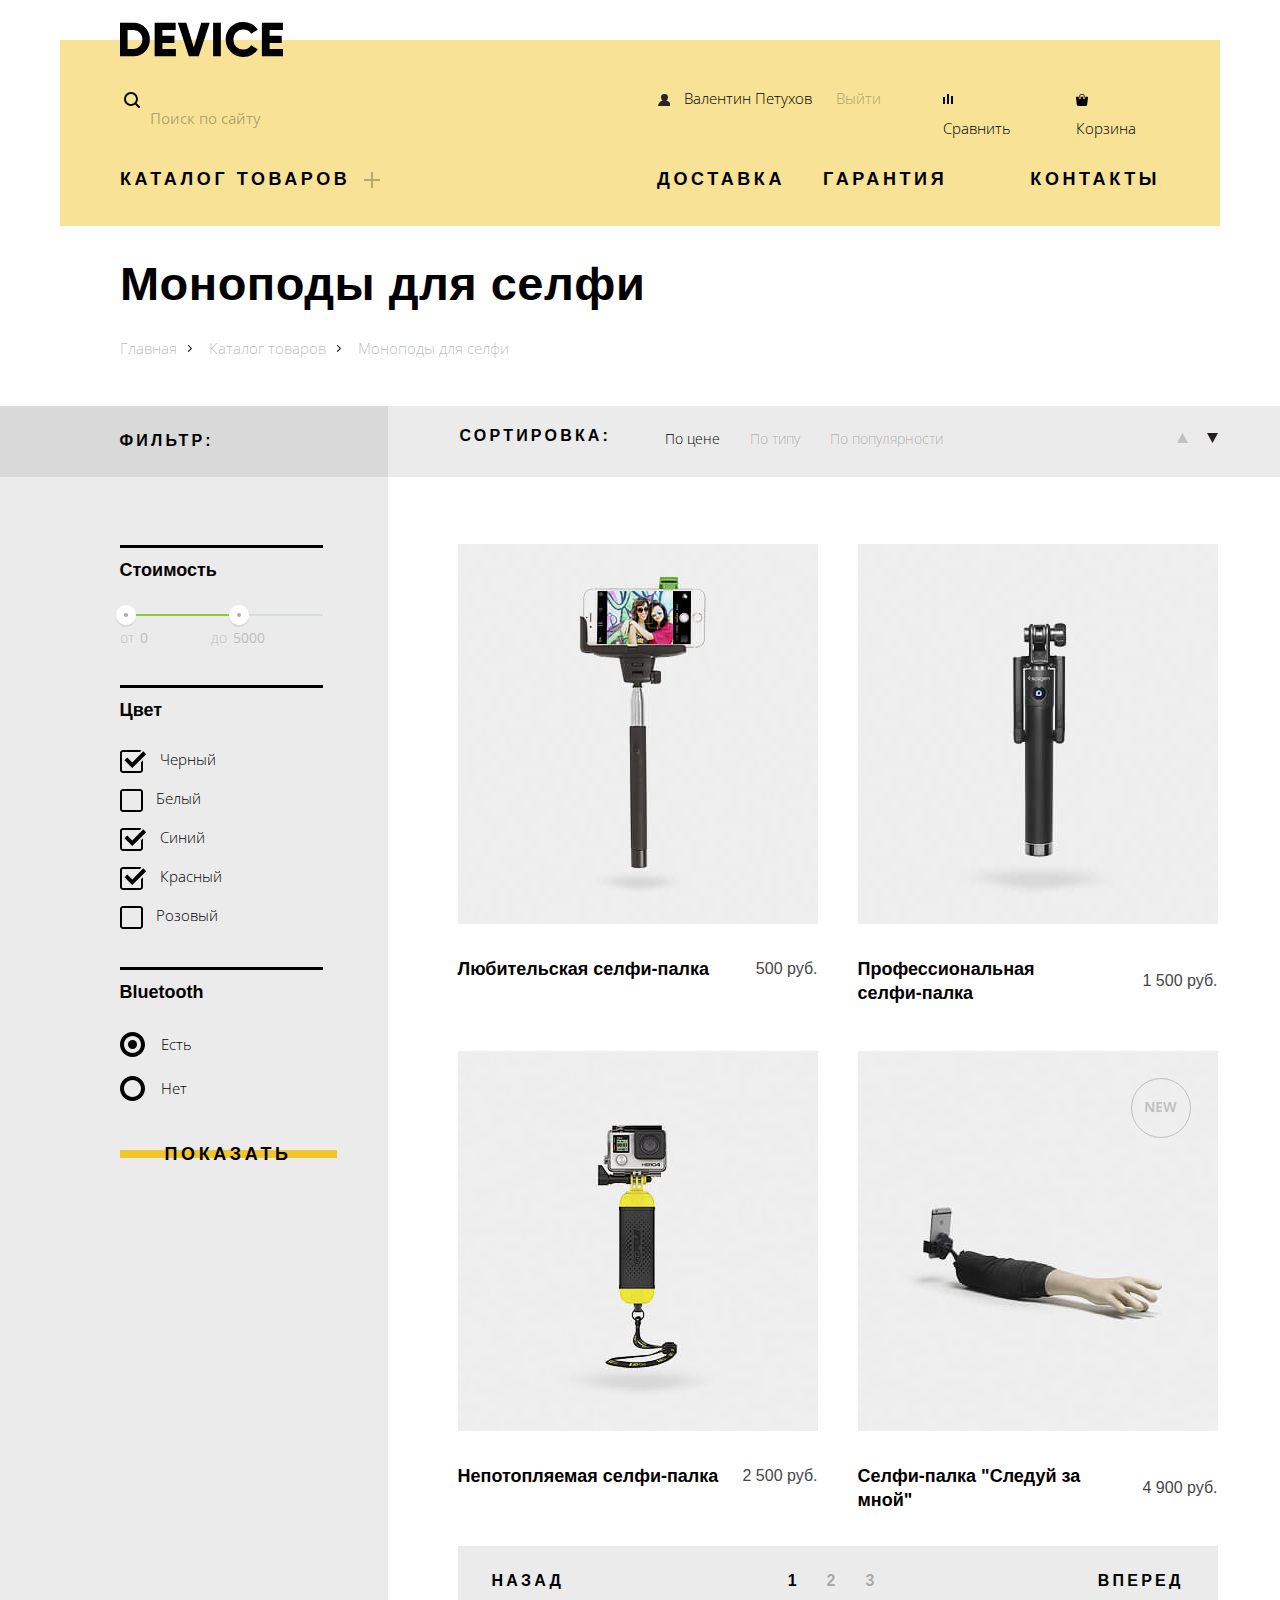
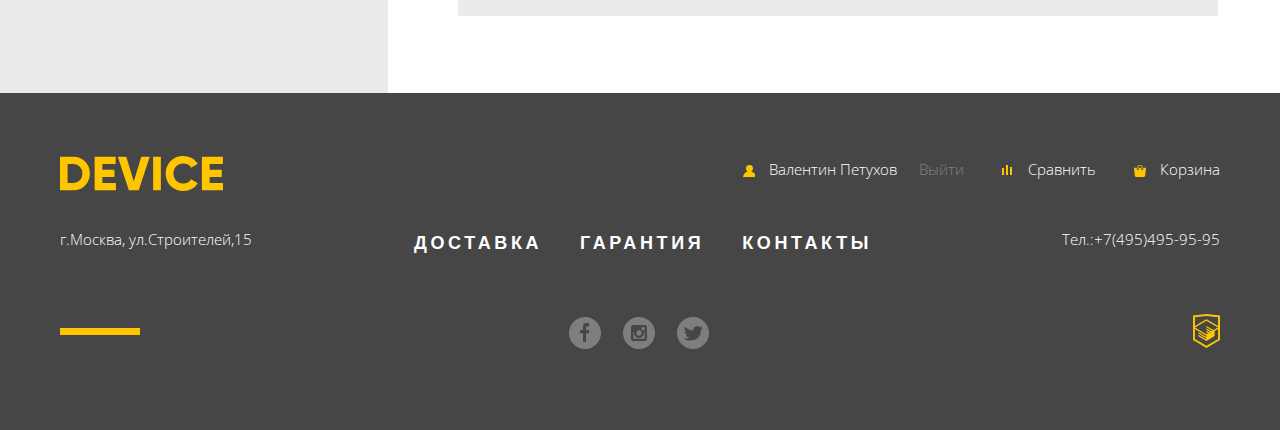
==== commit b1d1d25d: "Add final correction" ====
--- a/catalog.html
+++ b/catalog.html
@@ -10,7 +10,7 @@
   </head>
   <body class="catalog">
     <header class="page-header">
-      <a href="index.html" class="logo-device page-header-logo-device">
+      <a href="index.html" class="logo-device page-header-logo-device" aria-label="Переход на главную страницу">
         <img src="img/logo.svg" width="163" height="35" alt="Логотип Device">
       </a>
       <div class="header-user-container">
@@ -97,7 +97,7 @@
                 <div class="filter-container">
                   <div class="filter-border">
                       <fieldset class="filter-item">
-                        <legend>Стоимость:</legend>
+                        <legend>Стоимость</legend>
                         <div class="range-filter">
                           <div class="range-controls">
                           <div class="scale">
@@ -265,7 +265,7 @@
     <footer class="page-footer">
       <div class="container">
         <div class="footer-row footer-row-1">
-          <a href="index.html">
+          <a href="index.html" aria-label="Переход на главную страницу">
             <img class="logo-device footer-logo-device" src="img/logo-yellow.svg" width="163" height="35" alt="Логотип Device">
           </a>
           <ul class="footer-user-list user-list">
--- a/css/style.css
+++ b/css/style.css
@@ -1,6 +1,6 @@
 /********/
 /* base */
-/* html по умолчанию ВК*/
+
 html {
   box-sizing: border-box;
 }
@@ -13,7 +13,6 @@
   font-weight: 300;
   font-size: 15px;
 }
-/* visually-hidden По умолчанию Демка*/
 .visually-hidden:not(:focus):not(:active),
 label.visually-hidden,
 input[type="checkbox"].visually-hidden,
@@ -45,9 +44,6 @@
   text-transform: uppercase;
   letter-spacing: 0.47px;
 }
-.hidden {
-  display: none;
-}
 .active {
   color: rgb(0, 0, 0);
 }
@@ -93,6 +89,7 @@
 }
 /**********/
 /* header-footer general */
+
 .logo-device:hover {
   opacity: 0.6;
 }
@@ -133,6 +130,7 @@
 }
 /**********/
 /* header */
+
 .page-header {
   background: rgba(240, 197, 46, 0.5);
   height: 299px;
@@ -262,9 +260,9 @@
   left: 0;
   right: 0;
   padding: 25px 60px 0 60px;
-  height: 164px;
+  min-height: 164px;
   top: 135px;
-  z-index: 2;
+  z-index: 21;
   display:none;
 }
 .header-nav-column:hover .nav-catalog {
@@ -310,6 +308,7 @@
 }
 /****************/
 /* main general */
+
 .button-color {
   font-family: "Gilroy","Arial", sans-serif;
   font-size: 18px;
@@ -325,6 +324,7 @@
 }
 /*****************/
 /* main homepage */
+
 .homepage h2 {
   font-family: "Gilroy","Arial", sans-serif;
   font-size: 47px;
@@ -342,7 +342,7 @@
   padding-left: 90px;
   position: relative;
   z-index: 1;
-  height: 490px;
+  min-height: 490px;
 }
 .container-narrow {
   padding-left: 60px;
@@ -397,6 +397,14 @@
 #product-2:checked ~ .slider-navigation .slider-controls[for="product-2"]::before,
 #product-3:checked ~ .slider-navigation .slider-controls[for="product-3"]::before {
   display: block;
+}
+#product-1:focus-within ~ .slider-navigation .slider-controls[for="product-1"],
+#product-2:focus-within ~ .slider-navigation .slider-controls[for="product-2"],
+#product-3:focus-within ~ .slider-navigation .slider-controls[for="product-3"] {
+  outline-color: rgb(77, 144, 254);
+  outline-offset: -2px;
+  outline-style: auto;
+  outline-width: 5px;
 }
 .slide-content {
   width: 500px;
@@ -444,6 +452,9 @@
   left: 2px;
   display: none;
 }
+.slider-controls:focus::before {
+  outline: rgb(229, 151, 0) auto 5px;
+}
 .slide-stats {
   display: block;
 }
@@ -554,12 +565,12 @@
 }
 .services-item {
   display: flex;
-  height: 288px;
+  min-height: 288px;
   align-items: center;
 }
 .services-list {
   width: 278px;
-  height: 319px;
+  min-height: 319px;
   border-right: 7px solid  rgb(0, 0, 0);
   display: flex;
   flex-direction: column;
@@ -671,7 +682,7 @@
 }
 /* section "about-contacts" */
 .about-contacts {
-  padding: 99px 0 85px 0;
+  padding: 92px 0 89px 0;
 }
 .about-contacts-columns {
   display: flex;
@@ -909,10 +920,12 @@
   margin-top: 11px;
 }
 .catalog-sort-list {
+  width: 490px;
   list-style: none;
   margin: 0;
   padding: 0;
   display: flex;
+  flex-wrap: wrap;
   align-items: center;
 }
 .catalog-sort-item:last-child {
@@ -966,9 +979,8 @@
   display: flex;
   flex-wrap: wrap;
   margin: 0;
-  padding: 0;
+  padding: 0 0 0 70px;
   list-style: none;
-  justify-content: flex-end;
 }
 .catalog-products-item {
   width: 360px;
@@ -1070,14 +1082,15 @@
   content: "";
   display: inline-block;
   vertical-align: middle;
-  width: 28px;
-  height: 25px;
+  width: 23px;
+  height: 23px;
   background: url(../img/checkbox-off.svg) left top no-repeat transparent;
   margin-right: 13px;
-
 }
 .filter-input:checked + .filter-label::before {
   background-image: url(../img/checkbox-on.svg);
+  width: 27px;
+  height: 23px;
 }
 .filter-input:disabled + .filter-label {
   opacity: 0.25;
@@ -1090,7 +1103,6 @@
   height: 28px;
   background: url(../img/radio-off.svg) left top no-repeat transparent;
   margin-right: 13px;
-
 }
 .filter-input-radio:checked + .filter-label-radio::before {
   background-image: url(../img/radio-on.svg);
@@ -1208,6 +1220,7 @@
   text-transform: uppercase;
   margin: 0;
 }
+
 /**********/
 /* footer */
 .page-footer {
@@ -1340,6 +1353,7 @@
 .page-footer-logo-html:active {
   opacity: 0.3;
 }
+
 /*********/
 /* modal */
 .modal-contact {
@@ -1356,13 +1370,13 @@
   z-index: 20;
   display: none;
 }
-.modal-contact.show {
+.modal-contact.show,
+.modal-map.show {
   display: block;
   animation: bounce 0.6s;
 }
-.modal-map.show {
-  display: block;
-  animation: bounce 0.6s;
+.modal-contact.modal-error {
+  animation: shake 0.6s;
 }
 .modal-close {
   width: 55px;
@@ -1450,6 +1464,9 @@
 .modal-map iframe {
   border: none;
 }
+
+/**************/
+/* animations */
 @keyframes bounce {
   0% {
     transform: translateY(-2000px);
@@ -1468,3 +1485,23 @@
   }
 }
 
+@keyframes shake {
+  0%,
+  100% {
+    transform: translateX(0);
+  }
+  10%,
+  30%,
+  50%,
+  70%,
+  90% {
+    transform: translateX(-10px);
+  }
+  20%,
+  40%,
+  60%,
+  80% {
+    transform: translateX(10px);
+  }
+}
+
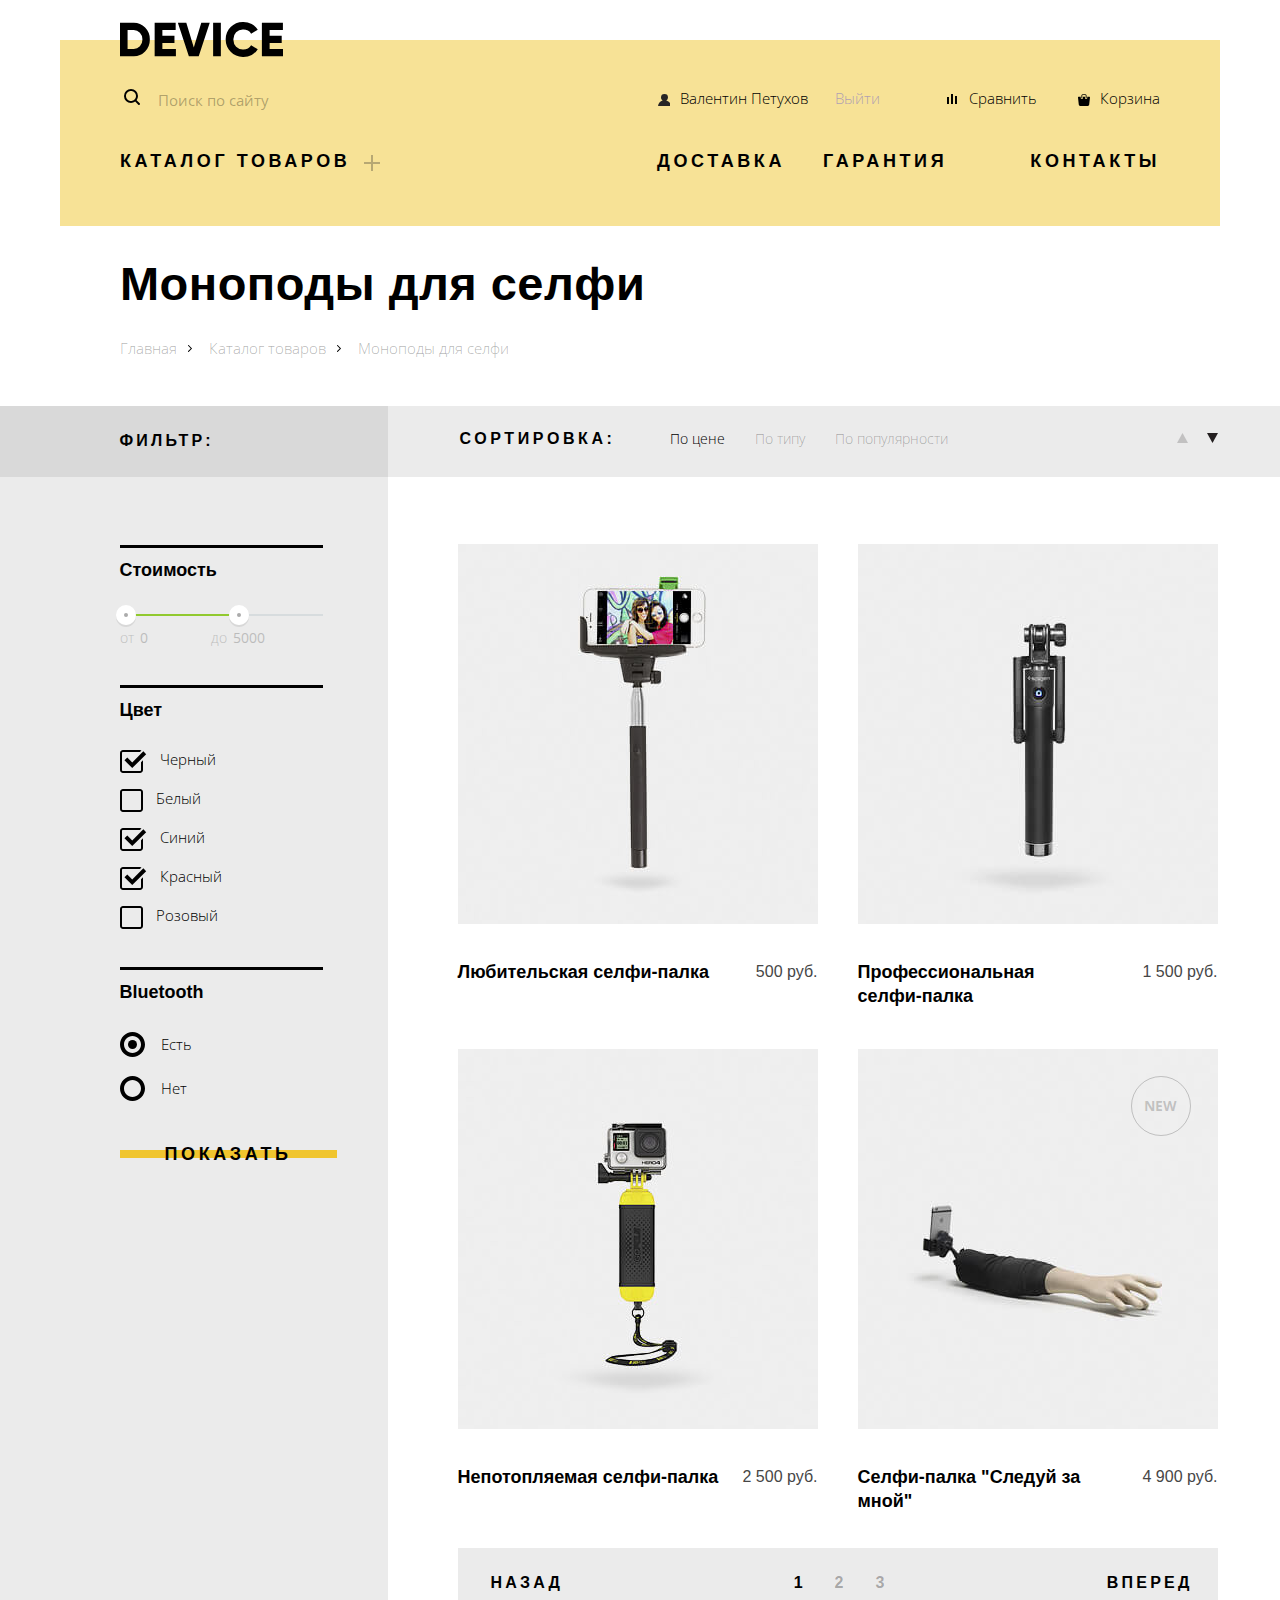
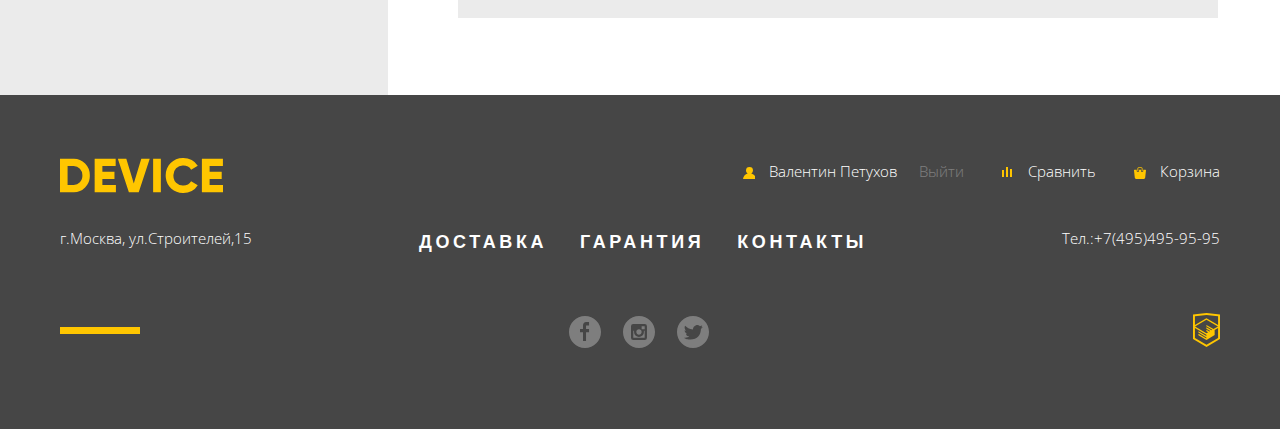
==== commit 161e9697: "Add first correction" ====
--- a/catalog.html
+++ b/catalog.html
@@ -6,7 +6,7 @@
     <link href="https://fonts.googleapis.com/css?family=Open+Sans:300&amp;subset=cyrillic" rel="stylesheet">
     <link href="http://fonts.fontstorage.com/import/gilroy.css" rel="stylesheet">
     <link href="css/normalize.css" rel="stylesheet">
-    <link href="css/style.css" rel="stylesheet">
+    <link href="css/style.min.css" rel="stylesheet">
   </head>
   <body class="catalog">
     <header class="page-header">
@@ -21,15 +21,15 @@
         </form>
         <div class="header-user-column">
           <ul class="user-list header-user-list ">
-            <li class="user-item header-user-item header-user-item-1 header-user-item-1">
-              <a href="profile.html" class="header-user-link header-user-link-1 catalog-user-link">Валентин Петухов</a>
-              <a href="#" class="user-link-exit">Выйти</a>
-            </li>
-            <li class="header-user-item header-user-item-2 header-user-item-2">
-              <a href="compare.html" class="user-link header-user-link header-user-link-2">Сравнить</a>
-            </li>
-            <li class="header-user-item header-user-item-3 header-user-item-3">
-              <a href="cart.html" class="user-link header-user-link header-user-link-3">Корзина</a>
+            <li class="user-item header-user-item header-user-item-profile">
+              <a href="profile.html" class="user-link header-user-link header-user-link-user catalog-user-link">Валентин Петухов</a>
+              <a href="#" class="user-link user-link-exit">Выйти</a>
+            </li>
+            <li class="header-user-item header-user-item-compare">
+              <a href="compare.html" class="user-link header-user-link header-user-link-compare">Сравнить</a>
+            </li>
+            <li class="header-user-item header-user-item-cart">
+              <a href="cart.html" class="user-link header-user-link header-user-link-cart">Корзина</a>
             </li>
           </ul>
         </div>
@@ -38,36 +38,36 @@
         <div class="header-nav-column">
           <a href="catalog.html" class="nav-link header-nav-link header-nav-link-plus">Каталог товаров</a>
           <ul class="nav-catalog">
-            <li class="nav-catalog-item nav-catalog-item-1">
+            <li class="nav-catalog-item nav-catalog-item-first">
               <ul class="nav-catalog-list-small">
-                <li class="nav-catalog-item-small nav-catalog-item-small-1">Виртуальная реальность</li>
-                <li class="nav-catalog-item-small nav-catalog-item-small-2">Моноподы для селфи</li>
-                <li class="nav-catalog-item-small nav-catalog-item-small-3">Экшн-камеры</li>
+                <li class="nav-catalog-item-small nav-catalog-item-small-first">Виртуальная реальность</li>
+                <li class="nav-catalog-item-small nav-catalog-item-small-second">Моноподы для селфи</li>
+                <li class="nav-catalog-item-small nav-catalog-item-small-third">Экшн-камеры</li>
               </ul>
             </li>
-            <li class="nav-catalog-item nav-catalog-item-2">
+            <li class="nav-catalog-item nav-catalog-item-second">
               <ul class="nav-catalog-list-small">
-                <li class="nav-catalog-item-small nav-catalog-item-small-1">Фитнес-браслеты</li>
-                <li class="nav-catalog-item-small nav-catalog-item-small-2">Умные часы</li>
+                <li class="nav-catalog-item-small nav-catalog-item-small-first">Фитнес-браслеты</li>
+                <li class="nav-catalog-item-small nav-catalog-item-small-second">Умные часы</li>
               </ul>
             </li>
-            <li class="nav-catalog-item nav-catalog-item-3">
+            <li class="nav-catalog-item nav-catalog-item-third">
               <ul class="nav-catalog-list-small">
-                <li class="nav-catalog-item-small nav-catalog-item-small-1">Квадрокоптеры</li>
+                <li class="nav-catalog-item-small nav-catalog-item-small-first">Квадрокоптеры</li>
               </ul>
             </li>
           </ul>
         </div>
         <div class="header-nav-column">
           <ul class="nav-list header-nav-list">
-            <li class="nav-item header-nav-item header-nav-item-1">
-              <a href="delivery.html" class="nav-link header-nav-link header-nav-link-1">Доставка</a>
-            </li>
-            <li class="header-nav-item header-nav-item-2">
-              <a href="warranty.html" class="nav-link header-nav-link header-nav-link-2">Гарантия</a>
-            </li>
-            <li class="header-nav-item header-nav-item-3">
-              <a href="contacts.html" class="nav-link header-nav-link header-nav-link-3">Контакты</a>
+            <li class="nav-item header-nav-item">
+              <a href="delivery.html" class="nav-link header-nav-link">Доставка</a>
+            </li>
+            <li class="header-nav-item">
+              <a href="warranty.html" class="nav-link header-nav-link">Гарантия</a>
+            </li>
+            <li class="header-nav-item header-nav-item-contacts">
+              <a href="contacts.html" class="nav-link header-nav-link">Контакты</a>
             </li>
           </ul>
         </div>
@@ -77,7 +77,7 @@
       <section class="page-main-catalog">
         <div class="container">
           <div class="container-narrow">
-            <h1>Моноподы для селфи</h1>
+            <h1 class="main-titre">Моноподы для селфи</h1>
             <ul class="breadcrumbs">
               <li class="breadcrumbs-item"><a href="index.html" class="breadcrumbs-link">Главная</a></li>
               <li class="breadcrumbs-item"><a href="catalog.html" class="breadcrumbs-link">Каталог товаров</a></li>
@@ -251,9 +251,9 @@
                 </ul>
                 <ul class="pagination-list">
                   <li class="pagination-item pagination-button pagination-button-back"><a class="pagination-button-link" href="#">Назад</a></li>
-                  <li class="pagination-item">1</li>
-                  <li class="pagination-item"><a class="pagination-link" href="#">2</a></li>
-                  <li class="pagination-item"><a class="pagination-link" href="#">3</a></li>
+                  <li class="pagination-item"><a class="pagination-link active" href="#"  aria-label="Первая страница">1</a>
+                  <li class="pagination-item"><a class="pagination-link" href="#" aria-label="Вторая страница">2</a></li>
+                  <li class="pagination-item"><a class="pagination-link" href="#" aria-label="Третья страница">3</a></li>
                   <li class="pagination-item pagination-button pagination-button-forward"><a class="pagination-button-link" href="#">Вперед</a></li>
                 </ul>
               </div>
@@ -264,45 +264,45 @@
     </main>
     <footer class="page-footer">
       <div class="container">
-        <div class="footer-row footer-row-1">
+        <div class="footer-row footer-row-first">
           <a href="index.html" aria-label="Переход на главную страницу">
             <img class="logo-device footer-logo-device" src="img/logo-yellow.svg" width="163" height="35" alt="Логотип Device">
           </a>
           <ul class="footer-user-list user-list">
-            <li class="footer-user-item footer-user-item-1 catalog-user-item-1">
-              <a href="#" class="user-link footer-user-link footer-user-link-1">Валентин Петухов</a>
+            <li class="footer-user-item catalog-footer-user-item-user">
+              <a href="#" class="user-link footer-user-link footer-user-link-user catalog-footer-user-link-user">Валентин Петухов</a>
               <a href="#" class="user-link user-link-exit">Выйти</a>
             </li>
-            <li class="footer-user-item footer-user-item-2 catalog-user-item-2">
-              <a href="compare.html" class="user-link footer-user-link footer-user-link-2">Сравнить</a>
-            </li>
-            <li class="footer-user-item footer-user-item-3 catalog-user-item-3">
-              <a href="cart.html" class="user-link footer-user-link footer-user-link-3">Корзина</a>
-            </li>
-          </ul>
-        </div>
-        <div class="footer-row footer-row-2">
-          <address>г.Москва, ул.Строителей,15</address>
+            <li class="footer-user-item footer-user-item-compare catalog-user-item-compare">
+              <a href="compare.html" class="user-link footer-user-link footer-user-link-compare">Сравнить</a>
+            </li>
+            <li class="footer-user-item footer-user-item-cart catalog-user-item-3">
+              <a href="cart.html" class="user-link footer-user-link footer-user-link-cart">Корзина</a>
+            </li>
+          </ul>
+        </div>
+        <div class="footer-row footer-row-second catalog-footer-row-second">
+          <div class="address">г.Москва, ул.Строителей,15</div>
           <nav class="footer-nav">
             <ul class="nav-list footer-nav-list">
-              <li class="nav-item footer-nav-item-1">
+              <li class="nav-item footer-nav-item">
                 <a href="delivery.html" class="nav-link footer-nav-link ">Доставка</a>
               </li>
-              <li class="footer-nav-item-2">
+              <li class="nav-item footer-nav-item">
                 <a href="warranty.html" class="nav-link footer-nav-link">Гарантия</a>
               </li>
-              <li class="footer-nav-item-3">
+              <li class="nav-item footer-nav-item">
                 <a href="contacts.html" class="nav-link footer-nav-link">Контакты</a>
               </li>
             </ul>
           </nav>
           <a class="phone" href="tel:+74954959595">Тел.:+7(495)495-95-95</a>
         </div>
-        <div class="footer-row footer-row-3">
+        <div class="footer-row footer-row-third">
           <ul class="social-network">
-            <li class="social-network-item"><a class="social-network-link social-network-link-1" href="#" aria-label="Faceboook"></a></li>
-            <li class="social-network-item"><a class="social-network-link social-network-link-2" href="#" aria-label="Instagram"></a></li>
-            <li class="social-network-item"><a class="social-network-link social-network-link-3" href="#" aria-label="Twitter"></a></li>
+            <li class="social-network-item"><a class="social-network-link social-network-link-first" href="#" aria-label="Faceboook"></a></li>
+            <li class="social-network-item"><a class="social-network-link social-network-link-second" href="#" aria-label="Instagram"></a></li>
+            <li class="social-network-item"><a class="social-network-link social-network-link-third" href="#" aria-label="Twitter"></a></li>
           </ul>
           <div><a class="page-footer-logo-html" href="https://htmlacademy.ru/intensive/htmlcss" aria-label="Html Academy"></a></div>
         </div>
--- a/css/style.min.css
+++ b/css/style.min.css
@@ -0,0 +1,3 @@
+@keyframes bounce{0%{transform:translateY(-2000px)}70%{transform:translateY(30px)}90%{transform:translateY(-10px)}to{transform:translateY(0)}}@keyframes shake{0%,to{transform:translateX(0)}10%,30%,50%,70%,90%{transform:translateX(-10px)}20%,40%,60%,80%{transform:translateX(10px)}}html{box-sizing:border-box}*,::after,::before{box-sizing:inherit}body{margin:0;font-family:"Open Sans","Arial",sans-serif;font-weight:300;font-size:15px}.visually-hidden:not(:focus):not(:active),input[type=checkbox].visually-hidden,input[type=radio].visually-hidden,label.visually-hidden{position:absolute;width:1px;height:1px;margin:-1px;border:0;padding:0;white-space:nowrap;clip-path:inset(100%);clip:rect(0 0 0 0);overflow:hidden}a{text-decoration:none}.active{color:#000}.button-line{font-family:"Gilroy","Arial",sans-serif;font-size:18px;line-height:24px;font-weight:800;text-transform:uppercase;letter-spacing:3.6px;display:inline-block;vertical-align:middle;position:relative;cursor:pointer;z-index:1;padding:0 45px;border:0;background:0 0;text-align:center;color:#000}.button-line:focus{outline:0}.button-line:active{color:rgba(0,0,0,.3)}.button-line::before{content:"";height:8px;background:#f0c52e;position:absolute;top:50%;left:0;right:0;z-index:-1;margin-top:-4px}.button-line:focus::before,.button-line:hover::before,.service-1:focus~.services-list .services-button-delivery::before,.service-2:focus~.services-list .services-button-warranty::before,.service-3:focus~.services-list .services-button-credit::before{height:40px;top:-7px;margin-top:0}.logo-device:hover{opacity:.6}.logo-device:active{opacity:.3}.nav-list,.user-list{display:flex;margin:0;padding:0;list-style:none}.user-link:hover{opacity:.6}.user-link:active{opacity:.3}.nav-list{margin:0 0 0 17px}.nav-link{font-family:"Gilroy","Arial",sans-serif;font-size:18px;font-weight:800;text-transform:uppercase;line-height:24px;letter-spacing:3.6px;color:#000}.nav-link:hover{opacity:.6}.nav-link:active{opacity:.3}.page-header{background:rgba(240,197,46,.5);height:299px;width:1160px;margin:40px auto 0;padding:0 60px;position:relative}.page-header-logo-device{display:block;width:163px;height:35px;position:relative;top:-18px;margin-bottom:-16px}.header-search{position:relative;display:flex;align-items:flex-end}.header-search::before{content:"";height:16px;width:16px;background:url(../img/search.svg) left top no-repeat;position:absolute;display:block;top:-3px;left:4px;z-index:0}.search-field{border:0;background:0 0;padding:0 0 14px 38px;width:356px;border-bottom:2px solid transparent}.search-field::placeholder{color:rgba(0,0,0,.3)}.search-field:hover::placeholder{color:rgba(0,0,0,.6)}.search-field:focus{border-bottom-color:#000;outline:0}.search-field:focus::placeholder{color:#000}.search-field:focus~.search-button{opacity:1}.search-button{border:2px solid #000;background:0 0;width:85px;height:49px;opacity:0;margin-top:-21px;cursor:pointer}.search-button:hover{background:#000;color:#fff}.search-button:active{background:#000;color:rgb(255,255,255,.3)}.search-button:focus{opacity:1}.header-user-container{display:flex;margin-top:33px}.header-user-column{width:50%}.header-user-list{font-size:15px;line-height:30px;margin-top:-9px}.header-user-item-enter,.header-user-item-profile{margin-left:18px}.header-user-item-compare{margin-left:auto;margin-right:41px}.header-user-link{color:#000}.header-user-link::before{content:"";width:12px;height:12px;display:inline-block;vertical-align:middle;margin-right:10px}.header-user-link-user::before{background:url(../img/user.svg) left top no-repeat}.header-user-link-compare::before{background:url(../img/compare.svg) left top no-repeat}.header-user-link-cart::before{background:url(../img/cart.svg) left top no-repeat}.header-nav-container{display:flex;margin-top:24px}.header-nav-column{width:50%}.nav-catalog{margin:0;list-style:none;position:absolute;background:#f7e296;left:0;right:0;padding:25px 60px 0;min-height:164px;top:135px;z-index:21;display:none}.header-nav-column:hover .nav-catalog{display:flex}.nav-catalog-list-small{margin:0;padding:0;list-style:none}.nav-catalog-item-first{margin-right:58px}.nav-catalog-item-second{margin-right:77px}.nav-catalog-item-small-second,.nav-catalog-item-small-third{margin-top:14px}.nav-catalog-item-small:hover{opacity:.6}.nav-catalog-item-small:active{opacity:.3}.nav-catalog-link{color:#000}.header-nav-item{margin-right:38px}.header-nav-item-contacts{margin-left:auto;margin-right:0}.header-nav-link-plus::after{content:"";width:16px;height:16px;background:url(../img/plus.svg) left top no-repeat;display:inline-block;vertical-align:middle;margin-left:14px;opacity:.3}.button-color{font-family:"Gilroy","Arial",sans-serif;font-size:18px;font-weight:800;text-transform:uppercase;line-height:24px;letter-spacing:3.6px}.container{width:1200px;padding:0 20px;margin:0 auto}.homepage h2,.main-titre{font-family:"Gilroy","Arial",sans-serif;font-size:47px;font-weight:800}.main-titre{text-transform:uppercase;letter-spacing:.47px}.homepage h2{line-height:47px;letter-spacing:1.47px;margin-top:28px;margin-bottom:32px}.slide{margin:0;list-style:none;display:none;padding:0 0 0 90px;position:relative;z-index:1;min-height:490px}.container-narrow{padding-left:60px}.slider-container{position:relative;margin-top:-103px}.slider-container::before{content:"";width:100px;height:7px;background:#fff;display:block;position:absolute;right:461px;top:27px}.slider-indicator{width:166px;height:131px;font-family:"Gilroy","Arial",sans-serif;font-size:179px;font-weight:800;line-height:179px;letter-spacing:1.8px;color:#fff;position:absolute;right:65px;top:-26px;z-index:-1}.slide-image{width:510px}.slide-image-quadcopter{margin-top:53px}.slider-navigation{position:absolute;bottom:155px;right:62px;z-index:20;font-size:0}.product-1:checked~.slide-first,.product-2:checked~.slide-second,.product-3:checked~.slide-third{display:flex}.product-1:checked~.slider-navigation .slider-controls[for=product-1]::before,.product-2:checked~.slider-navigation .slider-controls[for=product-2]::before,.product-3:checked~.slider-navigation .slider-controls[for=product-3]::before{display:block}.product-1:focus-within~.slider-navigation .slider-controls[for=product-1],.product-2:focus-within~.slider-navigation .slider-controls[for=product-2],.product-3:focus-within~.slider-navigation .slider-controls[for=product-3]{outline-color:#4d90fe;outline-offset:-2px;outline-style:auto;outline-width:5px}.slide-content{width:500px;margin-right:63px}.slide-title{font-family:"Gilroy","Arial",sans-serif;font-size:47px;font-weight:800;margin-bottom:22px;margin-top:72px}.slide p{color:#464646;font-size:15px;font-weight:300;letter-spacing:.15px;line-height:30px;margin-bottom:52px}.slide-button{margin-bottom:73px}.slider-controls,.slider-controls::before{border-radius:50%;border:1px solid #000;cursor:pointer}.slider-controls{vertical-align:middle;margin-right:21px;font-size:0;display:inline-block;width:12px;height:12px;position:relative}.slider-controls::before{content:"";width:6px;height:6px;position:absolute;top:2px;left:2px;display:none}.slider-controls:focus::before{outline:#e59700 auto 5px}.slide-stats{display:block}.slide-stats-list{display:flex;margin:0;padding:0;list-style:none}.slide-stats-item{margin-left:78px;margin-top:-14px}.slide-stats-item:first-child{margin-left:0}.slide-stats-number{font-family:"Gilroy","Arial",sans-serif;font-size:36px;font-weight:300;line-height:48px;letter-spacing:.36px;white-space:nowrap}.slide-stats-text{font-size:13px;font-weight:300;line-height:20px;letter-spacing:.13px;color:#464646;white-space:nowrap;margin-top:6px}.categories{padding:80px 0 165px}.categories-list{display:flex;justify-content:space-between;padding:0;list-style:none}.categories-item{width:160px}.categories-link{font-family:"Gilroy","Arial",sans-serif;font-size:18px;line-height:24px;font-weight:800;display:block;color:#000}.categories-square{width:160px;height:160px;background-color:rgba(240,197,46,.5);position:relative;margin-bottom:36px}.categories-square::after{content:"";background-repeat:no-repeat;background-position:center;display:block;position:absolute;top:50%;left:50%;transform:translate(-50%,-50%)}.categories-item:nth-child(2) .categories-square::after{top:auto;bottom:0;transform:translateX(-50%)}.categories-link-first .categories-square::after{background:url(../img/virtual-reality.svg) left top no-repeat;width:97px;height:55px}.categories-link-second .categories-square::after{background:url(../img/monopods-for-selfie.svg) left top no-repeat;width:86px;height:117px}.categories-link-third .categories-square::after{background:url(../img/action-camera.svg) left top no-repeat;width:71px;height:87px}.categories-link-fourth .categories-square::after{background:url(../img/fitness-bracelets.svg) left top no-repeat;width:107px;height:65px}.categories-link-fifth .categories-square::after{background:url(../img/smart-watch.svg) left top no-repeat;width:56px;height:98px}.categories-link-sixth .categories-square::after{background:url(../img/quadcopters.svg) left top no-repeat;width:139px;height:69px}.categories-link:hover .categories-square{background-color:#f0c52e}.categories-link:active,.categories-link:active .categories-square::after{opacity:.3}.services{background:#e5e5e5}.services-item{display:flex;min-height:288px}.services-list{width:285px;min-height:319px;border-right:7px solid #000;display:flex;flex-direction:column;position:relative;z-index:1;top:-103px;padding-top:87px;margin-bottom:-32px}.services-description{width:882px;padding-left:116px;position:relative;margin-top:-155px;margin-left:1px;min-height:245px;padding-top:100px}.services-button{width:160px;padding:0}.services-button+.services-button{margin-top:40px}.service-1:checked~.services-list .services-button-delivery,.service-2:checked~.services-list .services-button-warranty,.service-3:checked~.services-list .services-button-credit{width:auto;color:#f0c52e;padding-left:17px;text-align:left}.service-1:checked~.services-list .services-button-delivery::before,.service-2:checked~.services-list .services-button-warranty::before,.service-3:checked~.services-list .services-button-credit::before{height:40px;background:#000;top:-7px;margin-top:0}.services-content{display:none}.services-content p{width:426px;line-height:2}.services-content::after{content:"";display:block;background-repeat:no-repeat;background-position:center;position:relative;margin-top:38px;margin-right:-4px}.services-content-delivery::after{background:url(../img/delivery.svg) left top no-repeat;width:169px;height:164px}.services-content-warranty::after{background:url(../img/warranty.svg) left top no-repeat;width:171px;height:194px}.services-content-credit::after{background:url(../img/credit.svg) left top no-repeat;width:156px;height:186px}.service-1:checked~.services-description .services-content-delivery,.service-2:checked~.services-description .services-content-warranty,.service-3:checked~.services-description .services-content-credit{display:flex;justify-content:space-between;padding-right:35px}.partners{padding-top:94px}.partners-list{display:flex;justify-content:space-between;list-style:none;margin:0;padding:0}.partners-item{width:260px}.partners-link{display:block}.partners-image{filter:grayscale(100%);opacity:.2}.partners-link:hover .partners-image{filter:none;opacity:1}.about-contacts{padding:87px 0 91px}.about-contacts-columns{display:flex;justify-content:space-between}.about-contacts-columns h2{font-family:"Gilroy","Arial",sans-serif;font-size:47px;font-weight:800;line-height:48px;letter-spacing:.47px;margin-top:0}.about-us{width:468px}.about-us-title::before{content:"";width:80px;height:7px;background:#000;display:block;margin-bottom:46px}.contacts{width:560px}.contacts-map{display:block;width:560px;height:222px;font-size:0;margin-top:44px}.about-us-list{margin:79px 0 0;list-style:none;padding:0;position:relative}.about-us-item{font-family:"Gilroy","Arial",sans-serif;font-weight:800;letter-spacing:.6px;margin-top:24px;padding-left:36px}.about-us-item::before{content:"";width:8px;height:8px;display:block;border-radius:50%;border:1px solid #e5e5e5;position:absolute;left:0}.about-us p,.contacts p{margin-top:40px;line-height:28px}.about-us .button-line{margin-top:72px;padding-left:23px;padding-right:19px}.contacts .button-line{margin-top:77px;padding-right:37px;padding-left:41px}.catalog .page-header{height:186px}.box{flex-grow:1}.box-left,.catalog-header{background:#ebebeb}.catalog-header{height:71px;margin-top:-4px}.catalog.main{height:100%;padding-left:56px}.box-left .catalog-header{background:#d9d9d9}.box-left .catalog-main{background:#ebebeb}.catalog-user-item-compare{margin-right:-6px}.catalog-user-link{margin-right:23px}.catalog h1{text-transform:none;margin-bottom:24px}.catalog h2{font-size:16px;font-family:"Gilroy","Arial",sans-serif;line-height:24px;letter-spacing:3.2px;text-transform:uppercase;margin:0;padding:23px 0}.catalog h3{margin:0}.breadcrumbs{line-height:24px;padding:0;margin:0 0 50px;list-style:none;display:flex;justify-content:flex-start;flex-wrap:wrap}.breadcrumbs li::before{content:"";width:4px;height:7px;display:block;position:absolute;background:url(../img/nav-arrow.svg);top:9px;left:-21px}.breadcrumbs li:first-child::before{display:none}.breadcrumbs li{position:relative;margin-right:32px}.breadcrumbs-link{color:rgba(0,0,0,.3)}.breadcrumbs li:last-child{color:rgba(0,0,0,.3)}.breadcrumbs-link:hover{color:rgba(0,0,0,.6)}.breadcrumbs-link:active{color:rgba(0,0,0,.1)}.filter-item{margin:0 0 38px;padding:0;border:0}.range-filter{margin-top:4px}.range-controls{height:15px;border-radius:5px;position:relative}.range-controls .scale{height:2px;background:#d7dcde}.range-controls .bar{width:55%;height:2px;background:#91c92f}.range-controls .toggle{padding:0;width:20px;height:22px;position:absolute;cursor:pointer;background:url(../img/filter-button-min.svg) left top no-repeat;top:-9px}.range-controls .toggle:active{transform:scale(1.1)}.range-controls .toggle-min{left:-4px}.range-controls .toggle-max{left:109px}.price-controls{font-size:0}.price-controls label{display:inline-block;vertical-align:middle;width:45%;font-size:14px;opacity:.2}.price-controls input{width:54px;border:0;font-size:14px;background:#ebebeb}.catalog-sort{display:flex;align-items:center;margin-bottom:69px;background:#ebebeb;width:830px;height:66px}.catalog-sort-title{font-family:"Gilroy","Arial",sans-serif;font-size:16px;font-weight:800;line-height:24px;letter-spacing:3.6px;text-transform:uppercase;margin-right:54px;margin-left:72px;margin-top:16px}.catalog-sort-list{width:490px;list-style:none;margin:0;padding:0;display:flex;flex-wrap:wrap;align-items:center}.catalog-sort-item:last-child{margin-right:0}.catalog-sort-item{font-family:"Open Sans","Arial",sans-serif;font-size:14px;line-height:18px;margin-right:30px}.catalog-sort-link{color:rgba(0,0,0,.3)}.catalog-sort-link:hover{color:rgba(0,0,0,.6)}.catalog-sort-link.active,.catalog-sort-link:active{color:#000}.catalog-sort-order{width:11px;height:11px;align-items:center;opacity:.2}.catalog-sort-order:hover{opacity:.4}.catalog-sort-order.active,.catalog-sort-order:active{opacity:1}.catalog-sort-order-1{background:url(../img/icon-up-dir.svg) left top no-repeat;margin-left:auto}.catalog-sort-order-2{background:url(../img/icon-down-dir.svg) left top no-repeat;margin-left:19px}.catalog-container,.product-caption:hover .product-caption-content{display:flex}.catalog-products{width:830px;padding-top:67px}.catalog-products-list{display:flex;flex-wrap:wrap;margin:0;padding:0 0 0 70px;list-style:none}.catalog-products-item{width:360px;margin-right:40px}.catalog-products-item:nth-child(even){margin-right:0}.product-title-2{max-width:173px}.product-title-4{max-width:225px}.product-caption{position:relative}.product-caption-content{position:absolute;top:0;bottom:0;left:0;right:0;flex-direction:column;justify-content:center;align-items:center;background:rgba(238,238,238,.7);display:none;z-index:3}.more-product::before{left:-40px;width:200px}.more-product:hover::before{content:"";height:40px;background:#f0c52e;top:-7px;left:-40px;z-index:-1;width:200px}.more-product:active{color:rgba(0,0,0,.3)}.product-compare{margin-bottom:16px}.compare{opacity:.5}.compare:hover{opacity:1}.compare:active{opacity:.2}.product-new{position:absolute;top:27px;right:27px;z-index:1;width:60px;height:60px;border-radius:50%;border:1px solid rgba(0,0,0,.2);text-transform:uppercase;color:rgba(0,0,0,.2);display:flex;justify-content:center;align-items:center;font-weight:700;font-size:14px}.filter{width:325px;height:100%;margin-left:auto;padding:0 65px 0 57px}.filter-container{padding-top:68px}.filter-input{font-size:14px;line-height:40px;font-weight:300;color:#000}.filter-label,.filter-label-radio{cursor:pointer}.filter-label::before{content:"";display:inline-block;vertical-align:middle;width:23px;height:23px;background:url(../img/checkbox-off.svg) left top no-repeat;margin-right:13px}.filter-input:checked+.filter-label::before{background-image:url(../img/checkbox-on.svg);width:27px;height:23px}.filter-input-radio:disabled+.filter-label-radio,.filter-input:disabled+.filter-label{opacity:.25}.filter-label-radio::before{content:"";display:inline-block;vertical-align:middle;width:28px;height:28px;background:url(../img/radio-off.svg) left top no-repeat;margin-right:13px}.filter-input-radio:checked+.filter-label-radio::before{background-image:url(../img/radio-on.svg)}.filter-label-radio:hover::before,.filter-label:hover::before{opacity:.6}.filter p,.filter-item legend{font-family:"Gilroy","Arial",sans-serif;font-size:18px;line-height:24px;font-weight:800;color:#000;margin:0 0 28px}.filter-border{border-top:3px solid #000;margin-bottom:38px;padding-top:10px}.filter-border p{font-weight:800}.filter-option{margin-bottom:16px}.product{display:flex;order:1;flex-direction:column-reverse}.product-card{display:flex;justify-content:space-between;margin-top:33px;margin-bottom:41px}.product-link{font-family:"Gilroy","Arial",sans-serif;font-size:18px;line-height:24px;font-weight:800;color:#000}.pagination-list,.product-price{font-family:"Gilroy","Arial",sans-serif;font-size:16px}.product-price{line-height:24px;color:#464646;white-space:nowrap;font-weight:300}.pagination-list{margin:-6px 0 77px auto;padding:0;list-style:none;display:flex;font-weight:800;background:#ebebeb;width:760px;height:70px}.pagination-item{margin:0 8px 0 24px;color:#000;height:100%;display:block;line-height:70px}.pagination-item:first-child{margin-right:auto}.pagination-item:last-child{margin-left:auto}.pagination-link{color:rgba(0,0,0,.3)}.pagination-link:hover{color:rgba(0,0,0,.6)}.pagination-link.active,.pagination-link:active{color:#000}.pagination-button a:hover{background-color:#d9d9d9}.pagination-button-link{height:100%;display:block;line-height:70px;padding:0 25px 0 33px;color:#000}.pagination-button-link:active{color:rgba(0,0,0,.3)}.pagination-button-back,.pagination-button-forward{font-family:"Gilroy","Arial",sans-serif;font-size:16px;font-weight:800;letter-spacing:3.2px;line-height:24px;text-transform:uppercase;margin:0}.page-footer{background:#464646;color:#fff;padding-top:63px;padding-bottom:66px}.page-footer a{color:#fff}.footer-row-first{display:flex;justify-content:space-between}.footer-user-list{margin-top:5px}.footer-user-item-user{margin-right:38px}.catalog-footer-user-link-user{margin-right:18px}.catalog-footer-user-item-user{margin-right:38px}.footer-user-item-compare{margin-left:auto;margin-right:38px}.footer-user-link::before{content:"";width:12px;height:12px;display:inline-block;vertical-align:middle;margin-right:14px}.footer-user-link-user::before{background:url(../img/user-yellow.svg) left top no-repeat}.footer-user-link-compare::before{background:url(../img/compare-yellow.svg) left top no-repeat}.footer-user-link-cart::before{background:url(../img/cart-yellow.svg) left top no-repeat}.user-link-exit{opacity:.3}.footer-row-second{display:flex;justify-content:space-between;margin-top:39px}.catalog-footer-row-second{margin-top:34px}.address{font-size:15px;font-weight:300;font-style:normal}.footer-nav-list{justify-content:space-between}.footer-nav-item{margin-right:33px}.footer-nav-item:last-child{margin-right:0}.phone{display:inline-block;vertical-align:middle;margin-left:45px}.footer-row-third{display:flex;justify-content:space-between}.footer-row-third::before{content:"";width:80px;height:7px;background:#ffc600;display:block;margin-top:73px}.social-network{list-style:none;margin-top:62px;padding:0;display:flex;justify-content:center}.social-network-item{margin:0 11px}.social-network-link{width:32px;height:32px;display:inline-block;vertical-align:middle}.social-network-link-first{background:url(../img/facebook.svg) left top no-repeat;opacity:.3}.social-network-link-second{background:url(../img/instagram.svg) left top no-repeat;opacity:.3}.social-network-link-third{background:url(../img/twitter.svg) left top no-repeat;opacity:.3}.social-network-link:hover{opacity:.6}.social-network-link:active{opacity:.1}.page-footer-logo-html{width:27px;height:35px;display:inline-block;vertical-align:middle;background:url(../img/logo-html-academy.svg) left top no-repeat;margin:59px 0 0 55px}.page-footer-logo-html:hover{opacity:.6}.page-footer-logo-html:active{opacity:.3}.modal-contact{width:960px;height:553px;top:120px;left:50%;color:#000;background:#fff;box-shadow:0 10px 20px 0 rgba(4,6,6,.2);padding:99px 100px;margin-left:-486px;position:fixed;z-index:20;display:none}.modal-contact.show,.modal-map.show{display:block;animation:bounce .6s}.modal-contact.modal-error{animation:shake .6s}.modal-close{width:55px;height:55px;font-size:0;background-color:transparent;background:url(../img/modal-close.svg) left top no-repeat;border:0;cursor:pointer;position:absolute;top:15px;right:15px;opacity:.5}.modal-close:hover{opacity:1}.modal-close:active{opacity:.3}.modal-form{display:flex;flex-wrap:wrap;justify-content:space-between}.modal-field,.modal-map iframe{border:0}.modal-field-text{width:100%;margin-top:29px}.modal-title{font-family:"Gilroy","Arial",sans-serif;font-size:18px;font-weight:800;line-height:24px;display:block;margin-bottom:13px}.modal-input{display:block;background:#f2f2f2;opacity:.5;padding:20px;border:2px solid transparent}.modal-input:hover{background:#eaeaea}.modal-input:focus{background:#fff;color:#464646;border-color:rgba(240,197,46,.5);outline:0}.error{background:#f6dada}.modal-email,.modal-name{height:50px;width:360px}.modal-message{width:100%;height:157px}.more-modal{border:0;background:0;margin-top:55px;margin-left:27px}.modal-map{top:50%;left:50%;width:960px;height:559px;margin-top:-260px;margin-left:-490px;position:fixed;z-index:20;box-shadow:0 10px 20px 0 rgba(4,6,6,.2);display:none}
+
+
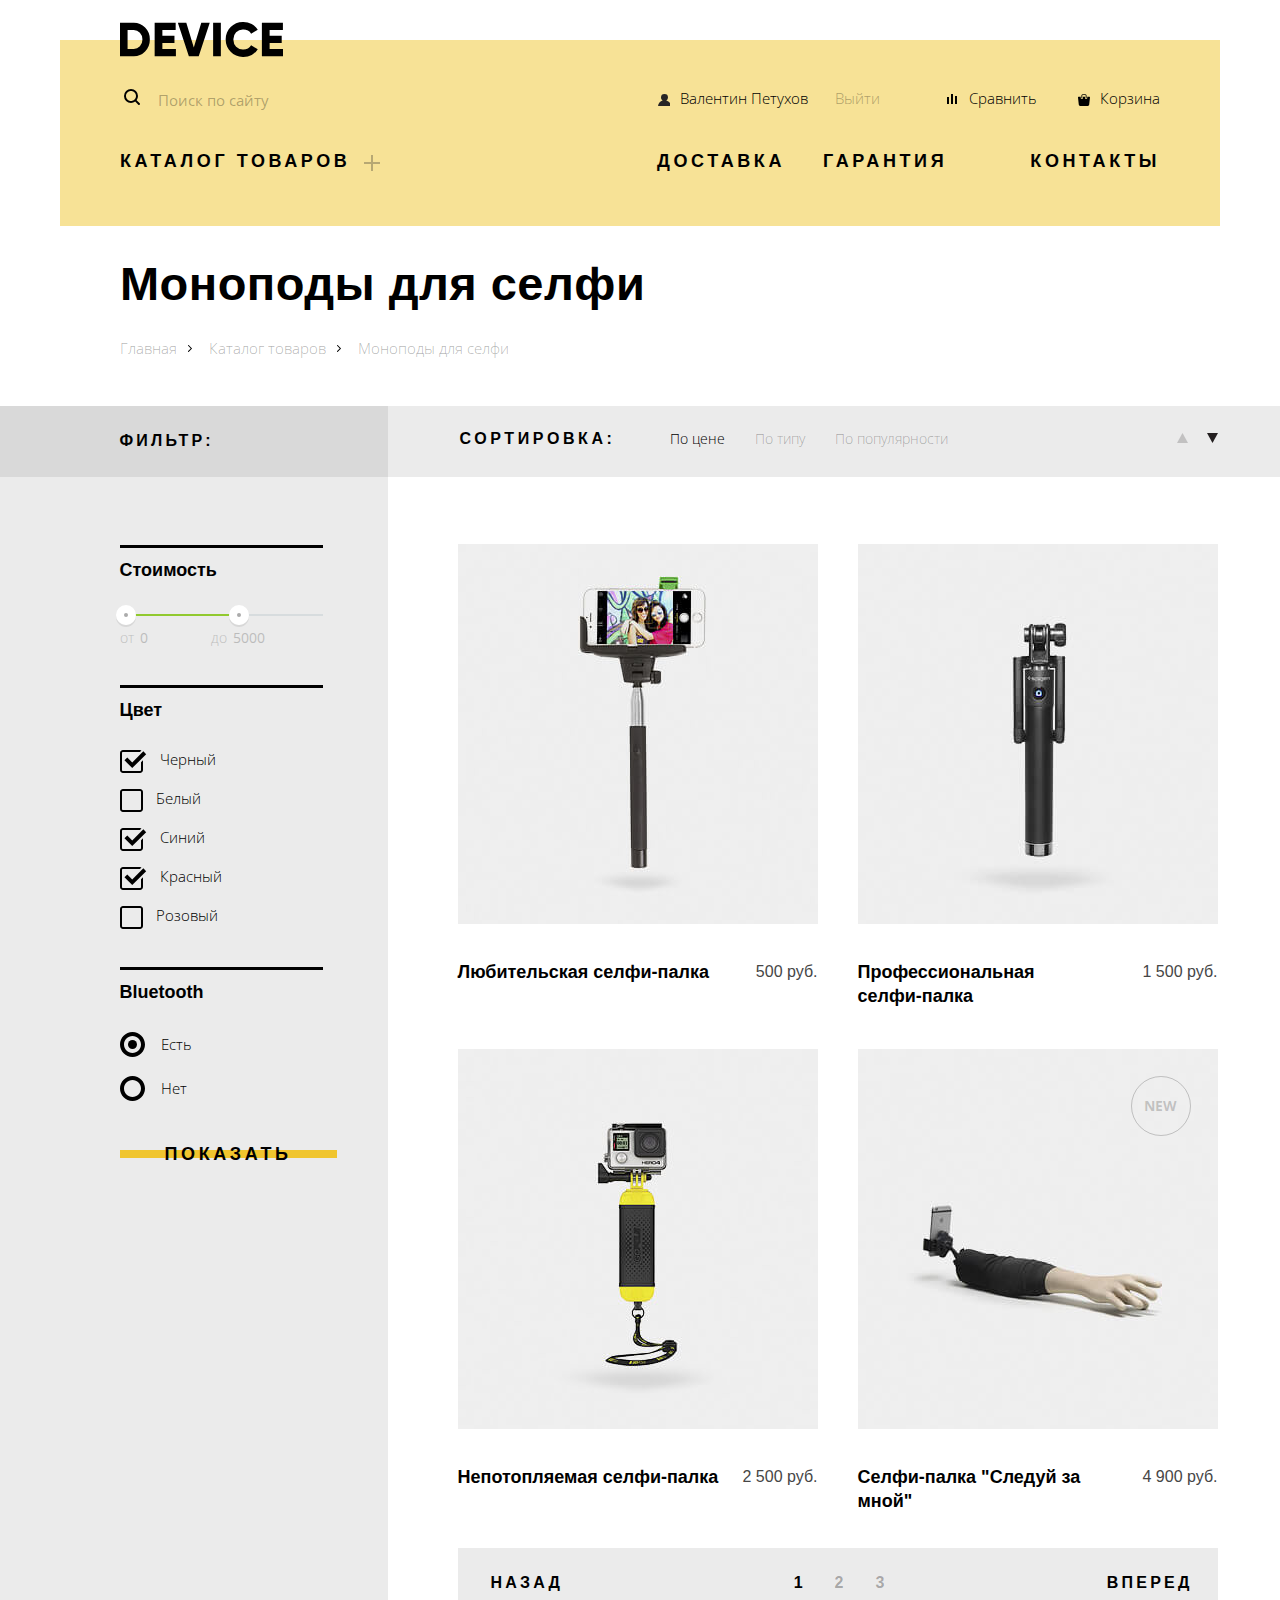
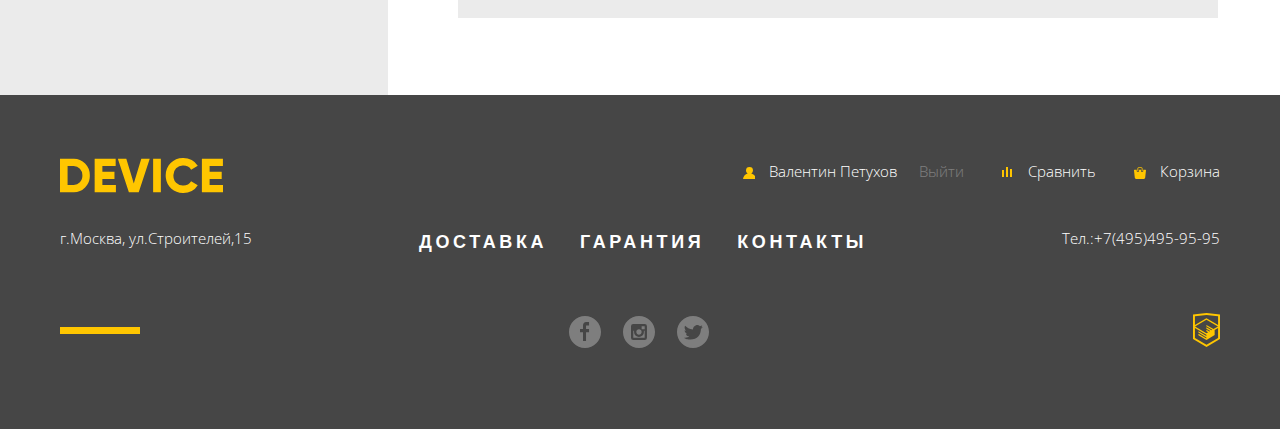
==== commit 46733bd7: "Add first correction" ====
--- a/catalog.html
+++ b/catalog.html
@@ -251,7 +251,7 @@
                 </ul>
                 <ul class="pagination-list">
                   <li class="pagination-item pagination-button pagination-button-back"><a class="pagination-button-link" href="#">Назад</a></li>
-                  <li class="pagination-item"><a class="pagination-link active" href="#"  aria-label="Первая страница">1</a>
+                  <li class="pagination-item"><a class="pagination-link active" href="#" aria-label="Первая страница">1</a>
                   <li class="pagination-item"><a class="pagination-link" href="#" aria-label="Вторая страница">2</a></li>
                   <li class="pagination-item"><a class="pagination-link" href="#" aria-label="Третья страница">3</a></li>
                   <li class="pagination-item pagination-button pagination-button-forward"><a class="pagination-button-link" href="#">Вперед</a></li>
--- a/css/style.min.css
+++ b/css/style.min.css
@@ -1,3 +1,4 @@
-@keyframes bounce{0%{transform:translateY(-2000px)}70%{transform:translateY(30px)}90%{transform:translateY(-10px)}to{transform:translateY(0)}}@keyframes shake{0%,to{transform:translateX(0)}10%,30%,50%,70%,90%{transform:translateX(-10px)}20%,40%,60%,80%{transform:translateX(10px)}}html{box-sizing:border-box}*,::after,::before{box-sizing:inherit}body{margin:0;font-family:"Open Sans","Arial",sans-serif;font-weight:300;font-size:15px}.visually-hidden:not(:focus):not(:active),input[type=checkbox].visually-hidden,input[type=radio].visually-hidden,label.visually-hidden{position:absolute;width:1px;height:1px;margin:-1px;border:0;padding:0;white-space:nowrap;clip-path:inset(100%);clip:rect(0 0 0 0);overflow:hidden}a{text-decoration:none}.active{color:#000}.button-line{font-family:"Gilroy","Arial",sans-serif;font-size:18px;line-height:24px;font-weight:800;text-transform:uppercase;letter-spacing:3.6px;display:inline-block;vertical-align:middle;position:relative;cursor:pointer;z-index:1;padding:0 45px;border:0;background:0 0;text-align:center;color:#000}.button-line:focus{outline:0}.button-line:active{color:rgba(0,0,0,.3)}.button-line::before{content:"";height:8px;background:#f0c52e;position:absolute;top:50%;left:0;right:0;z-index:-1;margin-top:-4px}.button-line:focus::before,.button-line:hover::before,.service-1:focus~.services-list .services-button-delivery::before,.service-2:focus~.services-list .services-button-warranty::before,.service-3:focus~.services-list .services-button-credit::before{height:40px;top:-7px;margin-top:0}.logo-device:hover{opacity:.6}.logo-device:active{opacity:.3}.nav-list,.user-list{display:flex;margin:0;padding:0;list-style:none}.user-link:hover{opacity:.6}.user-link:active{opacity:.3}.nav-list{margin:0 0 0 17px}.nav-link{font-family:"Gilroy","Arial",sans-serif;font-size:18px;font-weight:800;text-transform:uppercase;line-height:24px;letter-spacing:3.6px;color:#000}.nav-link:hover{opacity:.6}.nav-link:active{opacity:.3}.page-header{background:rgba(240,197,46,.5);height:299px;width:1160px;margin:40px auto 0;padding:0 60px;position:relative}.page-header-logo-device{display:block;width:163px;height:35px;position:relative;top:-18px;margin-bottom:-16px}.header-search{position:relative;display:flex;align-items:flex-end}.header-search::before{content:"";height:16px;width:16px;background:url(../img/search.svg) left top no-repeat;position:absolute;display:block;top:-3px;left:4px;z-index:0}.search-field{border:0;background:0 0;padding:0 0 14px 38px;width:356px;border-bottom:2px solid transparent}.search-field::placeholder{color:rgba(0,0,0,.3)}.search-field:hover::placeholder{color:rgba(0,0,0,.6)}.search-field:focus{border-bottom-color:#000;outline:0}.search-field:focus::placeholder{color:#000}.search-field:focus~.search-button{opacity:1}.search-button{border:2px solid #000;background:0 0;width:85px;height:49px;opacity:0;margin-top:-21px;cursor:pointer}.search-button:hover{background:#000;color:#fff}.search-button:active{background:#000;color:rgb(255,255,255,.3)}.search-button:focus{opacity:1}.header-user-container{display:flex;margin-top:33px}.header-user-column{width:50%}.header-user-list{font-size:15px;line-height:30px;margin-top:-9px}.header-user-item-enter,.header-user-item-profile{margin-left:18px}.header-user-item-compare{margin-left:auto;margin-right:41px}.header-user-link{color:#000}.header-user-link::before{content:"";width:12px;height:12px;display:inline-block;vertical-align:middle;margin-right:10px}.header-user-link-user::before{background:url(../img/user.svg) left top no-repeat}.header-user-link-compare::before{background:url(../img/compare.svg) left top no-repeat}.header-user-link-cart::before{background:url(../img/cart.svg) left top no-repeat}.header-nav-container{display:flex;margin-top:24px}.header-nav-column{width:50%}.nav-catalog{margin:0;list-style:none;position:absolute;background:#f7e296;left:0;right:0;padding:25px 60px 0;min-height:164px;top:135px;z-index:21;display:none}.header-nav-column:hover .nav-catalog{display:flex}.nav-catalog-list-small{margin:0;padding:0;list-style:none}.nav-catalog-item-first{margin-right:58px}.nav-catalog-item-second{margin-right:77px}.nav-catalog-item-small-second,.nav-catalog-item-small-third{margin-top:14px}.nav-catalog-item-small:hover{opacity:.6}.nav-catalog-item-small:active{opacity:.3}.nav-catalog-link{color:#000}.header-nav-item{margin-right:38px}.header-nav-item-contacts{margin-left:auto;margin-right:0}.header-nav-link-plus::after{content:"";width:16px;height:16px;background:url(../img/plus.svg) left top no-repeat;display:inline-block;vertical-align:middle;margin-left:14px;opacity:.3}.button-color{font-family:"Gilroy","Arial",sans-serif;font-size:18px;font-weight:800;text-transform:uppercase;line-height:24px;letter-spacing:3.6px}.container{width:1200px;padding:0 20px;margin:0 auto}.homepage h2,.main-titre{font-family:"Gilroy","Arial",sans-serif;font-size:47px;font-weight:800}.main-titre{text-transform:uppercase;letter-spacing:.47px}.homepage h2{line-height:47px;letter-spacing:1.47px;margin-top:28px;margin-bottom:32px}.slide{margin:0;list-style:none;display:none;padding:0 0 0 90px;position:relative;z-index:1;min-height:490px}.container-narrow{padding-left:60px}.slider-container{position:relative;margin-top:-103px}.slider-container::before{content:"";width:100px;height:7px;background:#fff;display:block;position:absolute;right:461px;top:27px}.slider-indicator{width:166px;height:131px;font-family:"Gilroy","Arial",sans-serif;font-size:179px;font-weight:800;line-height:179px;letter-spacing:1.8px;color:#fff;position:absolute;right:65px;top:-26px;z-index:-1}.slide-image{width:510px}.slide-image-quadcopter{margin-top:53px}.slider-navigation{position:absolute;bottom:155px;right:62px;z-index:20;font-size:0}.product-1:checked~.slide-first,.product-2:checked~.slide-second,.product-3:checked~.slide-third{display:flex}.product-1:checked~.slider-navigation .slider-controls[for=product-1]::before,.product-2:checked~.slider-navigation .slider-controls[for=product-2]::before,.product-3:checked~.slider-navigation .slider-controls[for=product-3]::before{display:block}.product-1:focus-within~.slider-navigation .slider-controls[for=product-1],.product-2:focus-within~.slider-navigation .slider-controls[for=product-2],.product-3:focus-within~.slider-navigation .slider-controls[for=product-3]{outline-color:#4d90fe;outline-offset:-2px;outline-style:auto;outline-width:5px}.slide-content{width:500px;margin-right:63px}.slide-title{font-family:"Gilroy","Arial",sans-serif;font-size:47px;font-weight:800;margin-bottom:22px;margin-top:72px}.slide p{color:#464646;font-size:15px;font-weight:300;letter-spacing:.15px;line-height:30px;margin-bottom:52px}.slide-button{margin-bottom:73px}.slider-controls,.slider-controls::before{border-radius:50%;border:1px solid #000;cursor:pointer}.slider-controls{vertical-align:middle;margin-right:21px;font-size:0;display:inline-block;width:12px;height:12px;position:relative}.slider-controls::before{content:"";width:6px;height:6px;position:absolute;top:2px;left:2px;display:none}.slider-controls:focus::before{outline:#e59700 auto 5px}.slide-stats{display:block}.slide-stats-list{display:flex;margin:0;padding:0;list-style:none}.slide-stats-item{margin-left:78px;margin-top:-14px}.slide-stats-item:first-child{margin-left:0}.slide-stats-number{font-family:"Gilroy","Arial",sans-serif;font-size:36px;font-weight:300;line-height:48px;letter-spacing:.36px;white-space:nowrap}.slide-stats-text{font-size:13px;font-weight:300;line-height:20px;letter-spacing:.13px;color:#464646;white-space:nowrap;margin-top:6px}.categories{padding:80px 0 165px}.categories-list{display:flex;justify-content:space-between;padding:0;list-style:none}.categories-item{width:160px}.categories-link{font-family:"Gilroy","Arial",sans-serif;font-size:18px;line-height:24px;font-weight:800;display:block;color:#000}.categories-square{width:160px;height:160px;background-color:rgba(240,197,46,.5);position:relative;margin-bottom:36px}.categories-square::after{content:"";background-repeat:no-repeat;background-position:center;display:block;position:absolute;top:50%;left:50%;transform:translate(-50%,-50%)}.categories-item:nth-child(2) .categories-square::after{top:auto;bottom:0;transform:translateX(-50%)}.categories-link-first .categories-square::after{background:url(../img/virtual-reality.svg) left top no-repeat;width:97px;height:55px}.categories-link-second .categories-square::after{background:url(../img/monopods-for-selfie.svg) left top no-repeat;width:86px;height:117px}.categories-link-third .categories-square::after{background:url(../img/action-camera.svg) left top no-repeat;width:71px;height:87px}.categories-link-fourth .categories-square::after{background:url(../img/fitness-bracelets.svg) left top no-repeat;width:107px;height:65px}.categories-link-fifth .categories-square::after{background:url(../img/smart-watch.svg) left top no-repeat;width:56px;height:98px}.categories-link-sixth .categories-square::after{background:url(../img/quadcopters.svg) left top no-repeat;width:139px;height:69px}.categories-link:hover .categories-square{background-color:#f0c52e}.categories-link:active,.categories-link:active .categories-square::after{opacity:.3}.services{background:#e5e5e5}.services-item{display:flex;min-height:288px}.services-list{width:285px;min-height:319px;border-right:7px solid #000;display:flex;flex-direction:column;position:relative;z-index:1;top:-103px;padding-top:87px;margin-bottom:-32px}.services-description{width:882px;padding-left:116px;position:relative;margin-top:-155px;margin-left:1px;min-height:245px;padding-top:100px}.services-button{width:160px;padding:0}.services-button+.services-button{margin-top:40px}.service-1:checked~.services-list .services-button-delivery,.service-2:checked~.services-list .services-button-warranty,.service-3:checked~.services-list .services-button-credit{width:auto;color:#f0c52e;padding-left:17px;text-align:left}.service-1:checked~.services-list .services-button-delivery::before,.service-2:checked~.services-list .services-button-warranty::before,.service-3:checked~.services-list .services-button-credit::before{height:40px;background:#000;top:-7px;margin-top:0}.services-content{display:none}.services-content p{width:426px;line-height:2}.services-content::after{content:"";display:block;background-repeat:no-repeat;background-position:center;position:relative;margin-top:38px;margin-right:-4px}.services-content-delivery::after{background:url(../img/delivery.svg) left top no-repeat;width:169px;height:164px}.services-content-warranty::after{background:url(../img/warranty.svg) left top no-repeat;width:171px;height:194px}.services-content-credit::after{background:url(../img/credit.svg) left top no-repeat;width:156px;height:186px}.service-1:checked~.services-description .services-content-delivery,.service-2:checked~.services-description .services-content-warranty,.service-3:checked~.services-description .services-content-credit{display:flex;justify-content:space-between;padding-right:35px}.partners{padding-top:94px}.partners-list{display:flex;justify-content:space-between;list-style:none;margin:0;padding:0}.partners-item{width:260px}.partners-link{display:block}.partners-image{filter:grayscale(100%);opacity:.2}.partners-link:hover .partners-image{filter:none;opacity:1}.about-contacts{padding:87px 0 91px}.about-contacts-columns{display:flex;justify-content:space-between}.about-contacts-columns h2{font-family:"Gilroy","Arial",sans-serif;font-size:47px;font-weight:800;line-height:48px;letter-spacing:.47px;margin-top:0}.about-us{width:468px}.about-us-title::before{content:"";width:80px;height:7px;background:#000;display:block;margin-bottom:46px}.contacts{width:560px}.contacts-map{display:block;width:560px;height:222px;font-size:0;margin-top:44px}.about-us-list{margin:79px 0 0;list-style:none;padding:0;position:relative}.about-us-item{font-family:"Gilroy","Arial",sans-serif;font-weight:800;letter-spacing:.6px;margin-top:24px;padding-left:36px}.about-us-item::before{content:"";width:8px;height:8px;display:block;border-radius:50%;border:1px solid #e5e5e5;position:absolute;left:0}.about-us p,.contacts p{margin-top:40px;line-height:28px}.about-us .button-line{margin-top:72px;padding-left:23px;padding-right:19px}.contacts .button-line{margin-top:77px;padding-right:37px;padding-left:41px}.catalog .page-header{height:186px}.box{flex-grow:1}.box-left,.catalog-header{background:#ebebeb}.catalog-header{height:71px;margin-top:-4px}.catalog.main{height:100%;padding-left:56px}.box-left .catalog-header{background:#d9d9d9}.box-left .catalog-main{background:#ebebeb}.catalog-user-item-compare{margin-right:-6px}.catalog-user-link{margin-right:23px}.catalog h1{text-transform:none;margin-bottom:24px}.catalog h2{font-size:16px;font-family:"Gilroy","Arial",sans-serif;line-height:24px;letter-spacing:3.2px;text-transform:uppercase;margin:0;padding:23px 0}.catalog h3{margin:0}.breadcrumbs{line-height:24px;padding:0;margin:0 0 50px;list-style:none;display:flex;justify-content:flex-start;flex-wrap:wrap}.breadcrumbs li::before{content:"";width:4px;height:7px;display:block;position:absolute;background:url(../img/nav-arrow.svg);top:9px;left:-21px}.breadcrumbs li:first-child::before{display:none}.breadcrumbs li{position:relative;margin-right:32px}.breadcrumbs-link{color:rgba(0,0,0,.3)}.breadcrumbs li:last-child{color:rgba(0,0,0,.3)}.breadcrumbs-link:hover{color:rgba(0,0,0,.6)}.breadcrumbs-link:active{color:rgba(0,0,0,.1)}.filter-item{margin:0 0 38px;padding:0;border:0}.range-filter{margin-top:4px}.range-controls{height:15px;border-radius:5px;position:relative}.range-controls .scale{height:2px;background:#d7dcde}.range-controls .bar{width:55%;height:2px;background:#91c92f}.range-controls .toggle{padding:0;width:20px;height:22px;position:absolute;cursor:pointer;background:url(../img/filter-button-min.svg) left top no-repeat;top:-9px}.range-controls .toggle:active{transform:scale(1.1)}.range-controls .toggle-min{left:-4px}.range-controls .toggle-max{left:109px}.price-controls{font-size:0}.price-controls label{display:inline-block;vertical-align:middle;width:45%;font-size:14px;opacity:.2}.price-controls input{width:54px;border:0;font-size:14px;background:#ebebeb}.catalog-sort{display:flex;align-items:center;margin-bottom:69px;background:#ebebeb;width:830px;height:66px}.catalog-sort-title{font-family:"Gilroy","Arial",sans-serif;font-size:16px;font-weight:800;line-height:24px;letter-spacing:3.6px;text-transform:uppercase;margin-right:54px;margin-left:72px;margin-top:16px}.catalog-sort-list{width:490px;list-style:none;margin:0;padding:0;display:flex;flex-wrap:wrap;align-items:center}.catalog-sort-item:last-child{margin-right:0}.catalog-sort-item{font-family:"Open Sans","Arial",sans-serif;font-size:14px;line-height:18px;margin-right:30px}.catalog-sort-link{color:rgba(0,0,0,.3)}.catalog-sort-link:hover{color:rgba(0,0,0,.6)}.catalog-sort-link.active,.catalog-sort-link:active{color:#000}.catalog-sort-order{width:11px;height:11px;align-items:center;opacity:.2}.catalog-sort-order:hover{opacity:.4}.catalog-sort-order.active,.catalog-sort-order:active{opacity:1}.catalog-sort-order-1{background:url(../img/icon-up-dir.svg) left top no-repeat;margin-left:auto}.catalog-sort-order-2{background:url(../img/icon-down-dir.svg) left top no-repeat;margin-left:19px}.catalog-container,.product-caption:hover .product-caption-content{display:flex}.catalog-products{width:830px;padding-top:67px}.catalog-products-list{display:flex;flex-wrap:wrap;margin:0;padding:0 0 0 70px;list-style:none}.catalog-products-item{width:360px;margin-right:40px}.catalog-products-item:nth-child(even){margin-right:0}.product-title-2{max-width:173px}.product-title-4{max-width:225px}.product-caption{position:relative}.product-caption-content{position:absolute;top:0;bottom:0;left:0;right:0;flex-direction:column;justify-content:center;align-items:center;background:rgba(238,238,238,.7);display:none;z-index:3}.more-product::before{left:-40px;width:200px}.more-product:hover::before{content:"";height:40px;background:#f0c52e;top:-7px;left:-40px;z-index:-1;width:200px}.more-product:active{color:rgba(0,0,0,.3)}.product-compare{margin-bottom:16px}.compare{opacity:.5}.compare:hover{opacity:1}.compare:active{opacity:.2}.product-new{position:absolute;top:27px;right:27px;z-index:1;width:60px;height:60px;border-radius:50%;border:1px solid rgba(0,0,0,.2);text-transform:uppercase;color:rgba(0,0,0,.2);display:flex;justify-content:center;align-items:center;font-weight:700;font-size:14px}.filter{width:325px;height:100%;margin-left:auto;padding:0 65px 0 57px}.filter-container{padding-top:68px}.filter-input{font-size:14px;line-height:40px;font-weight:300;color:#000}.filter-label,.filter-label-radio{cursor:pointer}.filter-label::before{content:"";display:inline-block;vertical-align:middle;width:23px;height:23px;background:url(../img/checkbox-off.svg) left top no-repeat;margin-right:13px}.filter-input:checked+.filter-label::before{background-image:url(../img/checkbox-on.svg);width:27px;height:23px}.filter-input-radio:disabled+.filter-label-radio,.filter-input:disabled+.filter-label{opacity:.25}.filter-label-radio::before{content:"";display:inline-block;vertical-align:middle;width:28px;height:28px;background:url(../img/radio-off.svg) left top no-repeat;margin-right:13px}.filter-input-radio:checked+.filter-label-radio::before{background-image:url(../img/radio-on.svg)}.filter-label-radio:hover::before,.filter-label:hover::before{opacity:.6}.filter p,.filter-item legend{font-family:"Gilroy","Arial",sans-serif;font-size:18px;line-height:24px;font-weight:800;color:#000;margin:0 0 28px}.filter-border{border-top:3px solid #000;margin-bottom:38px;padding-top:10px}.filter-border p{font-weight:800}.filter-option{margin-bottom:16px}.product{display:flex;order:1;flex-direction:column-reverse}.product-card{display:flex;justify-content:space-between;margin-top:33px;margin-bottom:41px}.product-link{font-family:"Gilroy","Arial",sans-serif;font-size:18px;line-height:24px;font-weight:800;color:#000}.pagination-list,.product-price{font-family:"Gilroy","Arial",sans-serif;font-size:16px}.product-price{line-height:24px;color:#464646;white-space:nowrap;font-weight:300}.pagination-list{margin:-6px 0 77px auto;padding:0;list-style:none;display:flex;font-weight:800;background:#ebebeb;width:760px;height:70px}.pagination-item{margin:0 8px 0 24px;color:#000;height:100%;display:block;line-height:70px}.pagination-item:first-child{margin-right:auto}.pagination-item:last-child{margin-left:auto}.pagination-link{color:rgba(0,0,0,.3)}.pagination-link:hover{color:rgba(0,0,0,.6)}.pagination-link.active,.pagination-link:active{color:#000}.pagination-button a:hover{background-color:#d9d9d9}.pagination-button-link{height:100%;display:block;line-height:70px;padding:0 25px 0 33px;color:#000}.pagination-button-link:active{color:rgba(0,0,0,.3)}.pagination-button-back,.pagination-button-forward{font-family:"Gilroy","Arial",sans-serif;font-size:16px;font-weight:800;letter-spacing:3.2px;line-height:24px;text-transform:uppercase;margin:0}.page-footer{background:#464646;color:#fff;padding-top:63px;padding-bottom:66px}.page-footer a{color:#fff}.footer-row-first{display:flex;justify-content:space-between}.footer-user-list{margin-top:5px}.footer-user-item-user{margin-right:38px}.catalog-footer-user-link-user{margin-right:18px}.catalog-footer-user-item-user{margin-right:38px}.footer-user-item-compare{margin-left:auto;margin-right:38px}.footer-user-link::before{content:"";width:12px;height:12px;display:inline-block;vertical-align:middle;margin-right:14px}.footer-user-link-user::before{background:url(../img/user-yellow.svg) left top no-repeat}.footer-user-link-compare::before{background:url(../img/compare-yellow.svg) left top no-repeat}.footer-user-link-cart::before{background:url(../img/cart-yellow.svg) left top no-repeat}.user-link-exit{opacity:.3}.footer-row-second{display:flex;justify-content:space-between;margin-top:39px}.catalog-footer-row-second{margin-top:34px}.address{font-size:15px;font-weight:300;font-style:normal}.footer-nav-list{justify-content:space-between}.footer-nav-item{margin-right:33px}.footer-nav-item:last-child{margin-right:0}.phone{display:inline-block;vertical-align:middle;margin-left:45px}.footer-row-third{display:flex;justify-content:space-between}.footer-row-third::before{content:"";width:80px;height:7px;background:#ffc600;display:block;margin-top:73px}.social-network{list-style:none;margin-top:62px;padding:0;display:flex;justify-content:center}.social-network-item{margin:0 11px}.social-network-link{width:32px;height:32px;display:inline-block;vertical-align:middle}.social-network-link-first{background:url(../img/facebook.svg) left top no-repeat;opacity:.3}.social-network-link-second{background:url(../img/instagram.svg) left top no-repeat;opacity:.3}.social-network-link-third{background:url(../img/twitter.svg) left top no-repeat;opacity:.3}.social-network-link:hover{opacity:.6}.social-network-link:active{opacity:.1}.page-footer-logo-html{width:27px;height:35px;display:inline-block;vertical-align:middle;background:url(../img/logo-html-academy.svg) left top no-repeat;margin:59px 0 0 55px}.page-footer-logo-html:hover{opacity:.6}.page-footer-logo-html:active{opacity:.3}.modal-contact{width:960px;height:553px;top:120px;left:50%;color:#000;background:#fff;box-shadow:0 10px 20px 0 rgba(4,6,6,.2);padding:99px 100px;margin-left:-486px;position:fixed;z-index:20;display:none}.modal-contact.show,.modal-map.show{display:block;animation:bounce .6s}.modal-contact.modal-error{animation:shake .6s}.modal-close{width:55px;height:55px;font-size:0;background-color:transparent;background:url(../img/modal-close.svg) left top no-repeat;border:0;cursor:pointer;position:absolute;top:15px;right:15px;opacity:.5}.modal-close:hover{opacity:1}.modal-close:active{opacity:.3}.modal-form{display:flex;flex-wrap:wrap;justify-content:space-between}.modal-field,.modal-map iframe{border:0}.modal-field-text{width:100%;margin-top:29px}.modal-title{font-family:"Gilroy","Arial",sans-serif;font-size:18px;font-weight:800;line-height:24px;display:block;margin-bottom:13px}.modal-input{display:block;background:#f2f2f2;opacity:.5;padding:20px;border:2px solid transparent}.modal-input:hover{background:#eaeaea}.modal-input:focus{background:#fff;color:#464646;border-color:rgba(240,197,46,.5);outline:0}.error{background:#f6dada}.modal-email,.modal-name{height:50px;width:360px}.modal-message{width:100%;height:157px}.more-modal{border:0;background:0;margin-top:55px;margin-left:27px}.modal-map{top:50%;left:50%;width:960px;height:559px;margin-top:-260px;margin-left:-490px;position:fixed;z-index:20;box-shadow:0 10px 20px 0 rgba(4,6,6,.2);display:none}
+@keyframes bounce{0%{transform:translateY(-2000px)}70%{transform:translateY(30px)}90%{transform:translateY(-10px)}to{transform:translateY(0)}}@keyframes shake{0%,to{transform:translateX(0)}10%,30%,50%,70%,90%{transform:translateX(-10px)}20%,40%,60%,80%{transform:translateX(10px)}}html{box-sizing:border-box}*,::after,::before{box-sizing:inherit}body{margin:0;font-family:"Open Sans","Arial",sans-serif;font-weight:300;font-size:15px}.visually-hidden:not(:focus):not(:active),input[type=checkbox].visually-hidden,input[type=radio].visually-hidden,label.visually-hidden{position:absolute;width:1px;height:1px;margin:-1px;border:0;padding:0;white-space:nowrap;clip-path:inset(100%);clip:rect(0 0 0 0);overflow:hidden}a{text-decoration:none}.active{color:#000}.button-line{font-family:"Gilroy","Arial",sans-serif;font-size:18px;line-height:24px;font-weight:800;text-transform:uppercase;letter-spacing:3.6px;display:inline-block;vertical-align:middle;position:relative;cursor:pointer;z-index:1;padding:0 45px;border:0;background:0 0;text-align:center;color:#000}.button-line:focus{outline:0}.button-line:active{color:rgba(0,0,0,.3)}.button-line::before{content:"";height:8px;background:#f0c52e;position:absolute;top:50%;left:0;right:0;z-index:-1;margin-top:-4px}.button-line:focus::before,.button-line:hover::before,.service-1:focus~.services-list .services-button-delivery::before,.service-2:focus~.services-list .services-button-warranty::before,.service-3:focus~.services-list .services-button-credit::before{height:40px;top:-7px;margin-top:0}.logo-device:hover{opacity:.6}.logo-device:active{opacity:.3}.nav-list,.user-list{display:flex;margin:0;padding:0;list-style:none}.user-link:hover{opacity:.6}.user-link:active{opacity:.3}.nav-list{margin:0 0 0 17px}.nav-link{font-family:"Gilroy","Arial",sans-serif;font-size:18px;font-weight:800;text-transform:uppercase;line-height:24px;letter-spacing:3.6px;color:#000}.nav-link:hover{opacity:.6}.nav-link:active{opacity:.3}.page-header{background:rgba(240,197,46,.5);height:299px;width:1160px;margin:40px auto 0;padding:0 60px;position:relative}.page-header-logo-device{display:block;width:163px;height:35px;position:relative;top:-18px;margin-bottom:-16px}.header-search{position:relative;display:flex;align-items:flex-end}.header-search::before{content:"";height:16px;width:16px;background:url(../img/search.svg) left top no-repeat;position:absolute;display:block;top:-3px;left:4px;z-index:0}.search-field{border:0;background:0 0;padding:0 0 14px 38px;width:356px;border-bottom:2px solid transparent}.search-field::placeholder{color:rgba(0,0,0,.3)}.search-field:hover::placeholder{color:rgba(0,0,0,.6)}.search-field:focus{border-bottom-color:#000;outline:0}.search-field:focus::placeholder{color:#000}.search-field:focus~.search-button{opacity:1}.search-button{border:2px solid #000;background:0 0;width:85px;height:49px;opacity:0;margin-top:-21px;cursor:pointer}.search-button:hover{background:#000;color:#fff}.search-button:active{background:#000;color:rgb(255,255,255,.3)}.search-button:focus{opacity:1}.header-user-container{display:flex;margin-top:33px}.header-user-column{width:50%}.header-user-list{font-size:15px;line-height:30px;margin-top:-9px}.header-user-item-enter,.header-user-item-profile{margin-left:18px}.header-user-item-compare{margin-left:auto;margin-right:41px}.header-user-link{color:#000}.header-user-link::before{content:"";width:12px;height:12px;display:inline-block;vertical-align:middle;margin-right:10px}.header-user-link-user::before{background:url(../img/user.svg) left top no-repeat}.header-user-link-compare::before{background:url(../img/compare.svg) left top no-repeat}.header-user-link-cart::before{background:url(../img/cart.svg) left top no-repeat}.header-nav-container{display:flex;margin-top:24px}.header-nav-column{width:50%}.nav-catalog{margin:0;list-style:none;position:absolute;background:#f7e296;left:0;right:0;padding:25px 60px 0;min-height:164px;top:135px;z-index:21;display:none}.header-nav-column:hover .nav-catalog{display:flex}.nav-catalog-list-small{margin:0;padding:0;list-style:none}.nav-catalog-item-first{margin-right:58px}.nav-catalog-item-second{margin-right:77px}.nav-catalog-item-small-second,.nav-catalog-item-small-third{margin-top:14px}.nav-catalog-item-small:hover{opacity:.6}.nav-catalog-item-small:active{opacity:.3}.nav-catalog-link{color:#000}.header-nav-item{margin-right:38px}.header-nav-item-contacts{margin-left:auto;margin-right:0}.header-nav-link-plus::after{content:"";width:16px;height:16px;background:url(../img/plus.svg) left top no-repeat;display:inline-block;vertical-align:middle;margin-left:14px;opacity:.3}.button-color{font-family:"Gilroy","Arial",sans-serif;font-size:18px;font-weight:800;text-transform:uppercase;line-height:24px;letter-spacing:3.6px}.container{width:1200px;padding:0 20px;margin:0 auto}.homepage h2,.main-titre{font-family:"Gilroy","Arial",sans-serif;font-size:47px;font-weight:800}.main-titre{text-transform:uppercase;letter-spacing:.47px}.homepage h2{line-height:47px;letter-spacing:1.47px;margin-top:28px;margin-bottom:32px}.slide{margin:0;list-style:none;display:none;padding:0 0 0 90px;position:relative;z-index:1;min-height:490px}.container-narrow{padding-left:60px}.slider-container{position:relative;margin-top:-103px}.slider-container::before{content:"";width:100px;height:7px;background:#fff;display:block;position:absolute;right:461px;top:27px}.slider-indicator{width:166px;height:131px;font-family:"Gilroy","Arial",sans-serif;font-size:179px;font-weight:800;line-height:179px;letter-spacing:1.8px;color:#fff;position:absolute;right:65px;top:-26px;z-index:-1}.slide-image{width:510px}.slide-image-quadcopter{margin-top:53px}.slider-navigation{position:absolute;bottom:155px;right:62px;z-index:20;font-size:0}.product-1:checked~.slide-first,.product-2:checked~.slide-second,.product-3:checked~.slide-third{display:flex}.product-1:checked~.slider-navigation .slider-controls[for=product-1]::before,.product-2:checked~.slider-navigation .slider-controls[for=product-2]::before,.product-3:checked~.slider-navigation .slider-controls[for=product-3]::before{display:block}.product-1:focus-within~.slider-navigation .slider-controls[for=product-1],.product-2:focus-within~.slider-navigation .slider-controls[for=product-2],.product-3:focus-within~.slider-navigation .slider-controls[for=product-3]{outline-color:#4d90fe;outline-offset:-2px;outline-style:auto;outline-width:5px}.slide-content{width:500px;margin-right:63px}.slide-title{font-family:"Gilroy","Arial",sans-serif;font-size:47px;font-weight:800;margin-bottom:22px;margin-top:72px}.slide p{color:#464646;font-size:15px;font-weight:300;letter-spacing:.15px;line-height:30px;margin-bottom:52px}.slide-button{margin-bottom:73px}.slider-controls,.slider-controls::before{border-radius:50%;border:1px solid #000;cursor:pointer}.slider-controls{vertical-align:middle;margin-right:21px;font-size:0;display:inline-block;width:12px;height:12px;position:relative}.slider-controls::before{content:"";width:6px;height:6px;position:absolute;top:2px;left:2px;display:none}.slider-controls:focus::before{outline:#e59700 auto 5px}.slide-stats{display:block}.slide-stats-list{display:flex;margin:0;padding:0;list-style:none}.slide-stats-item{margin-left:78px;margin-top:-14px}.slide-stats-item:first-child{margin-left:0}.slide-stats-number{font-family:"Gilroy","Arial",sans-serif;font-size:36px;font-weight:300;line-height:48px;letter-spacing:.36px;white-space:nowrap}.slide-stats-text{font-size:13px;font-weight:300;line-height:20px;letter-spacing:.13px;color:#464646;white-space:nowrap;margin-top:6px}.categories{padding:80px 0 165px}.categories-list{display:flex;justify-content:space-between;padding:0;list-style:none}.categories-item{width:160px}.categories-link{font-family:"Gilroy","Arial",sans-serif;font-size:18px;line-height:24px;font-weight:800;display:block;color:#000}.categories-square{width:160px;height:160px;background-color:rgba(240,197,46,.5);position:relative;margin-bottom:36px}.categories-square::after{content:"";background-repeat:no-repeat;background-position:center;display:block;position:absolute;top:50%;left:50%;transform:translate(-50%,-50%)}.categories-item:nth-child(2) .categories-square::after{top:auto;bottom:0;transform:translateX(-50%)}.categories-link-first .categories-square::after{background:url(../img/virtual-reality.svg) left top no-repeat;width:97px;height:55px}.categories-link-second .categories-square::after{background:url(../img/monopods-for-selfie.svg) left top no-repeat;width:86px;height:117px}.categories-link-third .categories-square::after{background:url(../img/action-camera.svg) left top no-repeat;width:71px;height:87px}.categories-link-fourth .categories-square::after{background:url(../img/fitness-bracelets.svg) left top no-repeat;width:107px;height:65px}.categories-link-fifth .categories-square::after{background:url(../img/smart-watch.svg) left top no-repeat;width:56px;height:98px}.categories-link-sixth .categories-square::after{background:url(../img/quadcopters.svg) left top no-repeat;width:139px;height:69px}.categories-link:hover .categories-square{background-color:#f0c52e}.categories-link:active,.categories-link:active .categories-square::after{opacity:.3}.services{background:#e5e5e5}.services-item{display:flex;min-height:288px}.services-list{width:285px;min-height:319px;border-right:7px solid #000;display:flex;flex-direction:column;position:relative;z-index:1;top:-103px;padding-top:87px;margin-bottom:-32px}.services-description{width:882px;padding-left:116px;position:relative;margin-top:-155px;margin-left:1px;min-height:245px;padding-top:100px}.services-button{width:160px;padding:0}.services-button+.services-button{margin-top:40px}.service-1:checked~.services-list .services-button-delivery,.service-2:checked~.services-list .services-button-warranty,.service-3:checked~.services-list .services-button-credit{width:auto;color:#f0c52e;padding-left:17px;text-align:left}.service-1:checked~.services-list .services-button-delivery::before,.service-2:checked~.services-list .services-button-warranty::before,.service-3:checked~.services-list .services-button-credit::before{height:40px;background:#000;top:-7px;margin-top:0}.services-content{display:none}.services-content p{width:426px;line-height:2}.services-content::after{content:"";display:block;background-repeat:no-repeat;background-position:center;position:relative;margin-top:38px;margin-right:-4px}.services-content-delivery::after{background:url(../img/delivery.svg) left top no-repeat;width:169px;height:164px}.services-content-warranty::after{background:url(../img/warranty.svg) left top no-repeat;width:171px;height:194px}.services-content-credit::after{background:url(../img/credit.svg) left top no-repeat;width:156px;height:186px}.service-1:checked~.services-description .services-content-delivery,.service-2:checked~.services-description .services-content-warranty,.service-3:checked~.services-description .services-content-credit{display:flex;justify-content:space-between;padding-right:35px}.partners{padding-top:94px}.partners-list{display:flex;justify-content:space-between;list-style:none;margin:0;padding:0}.partners-item{width:260px}.partners-link{display:block}.partners-image{filter:grayscale(100%);opacity:.2}.partners-link:hover .partners-image{filter:none;opacity:1}.about-contacts{padding:87px 0 91px}.about-contacts-columns{display:flex;justify-content:space-between}.about-contacts-columns h2{font-family:"Gilroy","Arial",sans-serif;font-size:47px;font-weight:800;line-height:48px;letter-spacing:.47px;margin-top:0}.about-us{width:468px}.about-us-title::before{content:"";width:80px;height:7px;background:#000;display:block;margin-bottom:46px}.contacts{width:560px}.contacts-map{display:block;width:560px;height:222px;font-size:0;margin-top:44px}.about-us-list{margin:79px 0 0;list-style:none;padding:0;position:relative}.about-us-item{font-family:"Gilroy","Arial",sans-serif;font-weight:800;letter-spacing:.6px;margin-top:24px;padding-left:36px}.about-us-item::before{content:"";width:8px;height:8px;display:block;border-radius:50%;border:1px solid #e5e5e5;position:absolute;left:0}.about-us p,.contacts p{margin-top:40px;line-height:28px}.about-us .button-line{margin-top:72px;padding-left:23px;padding-right:19px}.contacts .button-line{margin-top:77px;padding-right:37px;padding-left:41px}.catalog .page-header{height:186px}.box{flex-grow:1}.box-left,.catalog-header{background:#ebebeb}.catalog-header{height:71px;margin-top:-4px}.catalog.main{height:100%;padding-left:56px}.box-left .catalog-header{background:#d9d9d9}.box-left .catalog-main{background:#ebebeb}.catalog-user-item-compare{margin-right:-6px}.catalog-user-link{margin-right:23px}.catalog h1{text-transform:none;margin-bottom:24px}.catalog h2{font-size:16px;font-family:"Gilroy","Arial",sans-serif;line-height:24px;letter-spacing:3.2px;text-transform:uppercase;margin:0;padding:23px 0}.catalog h3{margin:0}.breadcrumbs{line-height:24px;padding:0;margin:0 0 50px;list-style:none;display:flex;justify-content:flex-start;flex-wrap:wrap}.breadcrumbs li::before{content:"";width:4px;height:7px;display:block;position:absolute;background:url(../img/nav-arrow.svg);top:9px;left:-21px}.breadcrumbs li:first-child::before{display:none}.breadcrumbs li{position:relative;margin-right:32px}.breadcrumbs-link{color:rgba(0,0,0,.3)}.breadcrumbs li:last-child{color:rgba(0,0,0,.3)}.breadcrumbs-link:hover{color:rgba(0,0,0,.6)}.breadcrumbs-link:active{color:rgba(0,0,0,.1)}.filter-item{margin:0 0 38px;padding:0;border:0}.range-filter{margin-top:4px}.range-controls{height:15px;border-radius:5px;position:relative}.range-controls .scale{height:2px;background:#d7dcde}.range-controls .bar{width:55%;height:2px;background:#91c92f}.range-controls .toggle{padding:0;width:20px;height:22px;position:absolute;cursor:pointer;background:url(../img/filter-button-min.svg) left top no-repeat;top:-9px}.range-controls .toggle:active{transform:scale(1.1)}.range-controls .toggle-min{left:-4px}.range-controls .toggle-max{left:109px}.price-controls{font-size:0}.price-controls label{display:inline-block;vertical-align:middle;width:45%;font-size:14px;opacity:.2}.price-controls input{width:54px;border:0;font-size:14px;background:#ebebeb}.catalog-sort{display:flex;align-items:center;margin-bottom:69px;background:#ebebeb;width:830px;height:66px}.catalog-sort-title{font-family:"Gilroy","Arial",sans-serif;font-size:16px;font-weight:800;line-height:24px;letter-spacing:3.6px;text-transform:uppercase;margin-right:54px;margin-left:72px;margin-top:16px}.catalog-sort-list{width:490px;list-style:none;margin:0;padding:0;display:flex;flex-wrap:wrap;align-items:center}.catalog-sort-item:last-child{margin-right:0}.catalog-sort-item{font-family:"Open Sans","Arial",sans-serif;font-size:14px;line-height:18px;margin-right:30px}.catalog-sort-link{color:rgba(0,0,0,.3)}.catalog-sort-link:hover{color:rgba(0,0,0,.6)}.catalog-sort-link.active,.catalog-sort-link:active{color:#000}.catalog-sort-order{width:11px;height:11px;align-items:center;opacity:.2}.catalog-sort-order:hover{opacity:.4}.catalog-sort-order.active,.catalog-sort-order:active{opacity:1}.catalog-sort-order-1{background:url(../img/icon-up-dir.svg) left top no-repeat;margin-left:auto}.catalog-sort-order-2{background:url(../img/icon-down-dir.svg) left top no-repeat;margin-left:19px}.catalog-container,.product-caption:hover .product-caption-content{display:flex}.catalog-products{width:830px;padding-top:67px}.catalog-products-list{display:flex;flex-wrap:wrap;margin:0;padding:0 0 0 70px;list-style:none}.catalog-products-item{width:360px;margin-right:40px}.catalog-products-item:nth-child(even){margin-right:0}.product-title-2{max-width:173px}.product-title-4{max-width:225px}.product-caption{position:relative}.product-caption-content{position:absolute;top:0;bottom:0;left:0;right:0;flex-direction:column;justify-content:center;align-items:center;background:rgba(238,238,238,.7);display:none;z-index:3}.more-product::before{left:-40px;width:200px}.more-product:hover::before{content:"";height:40px;background:#f0c52e;top:-7px;left:-40px;z-index:-1;width:200px}.more-product:active{color:rgba(0,0,0,.3)}.product-compare{margin-bottom:16px}.compare{opacity:.5;color:#000}.compare:hover{opacity:1}.compare:active{opacity:.2}.product-new{position:absolute;top:27px;right:27px;z-index:1;width:60px;height:60px;border-radius:50%;border:1px solid rgba(0,0,0,.2);text-transform:uppercase;color:rgba(0,0,0,.2);display:flex;justify-content:center;align-items:center;font-weight:700;font-size:14px}.filter{width:325px;height:100%;margin-left:auto;padding:0 65px 0 57px}.filter-container{padding-top:68px}.filter-input{font-size:14px;line-height:40px;font-weight:300;color:#000}.filter-label,.filter-label-radio{cursor:pointer}.filter-label::before{content:"";display:inline-block;vertical-align:middle;width:23px;height:23px;background:url(../img/checkbox-off.svg) left top no-repeat;margin-right:13px}.filter-input:checked+.filter-label::before{background-image:url(../img/checkbox-on.svg);width:27px;height:23px}.filter-input-radio:disabled+.filter-label-radio,.filter-input:disabled+.filter-label{opacity:.25}.filter-label-radio::before{content:"";display:inline-block;vertical-align:middle;width:28px;height:28px;background:url(../img/radio-off.svg) left top no-repeat;margin-right:13px}.filter-input-radio:checked+.filter-label-radio::before{background-image:url(../img/radio-on.svg)}.filter-label-radio:hover::before,.filter-label:hover::before{opacity:.6}.filter p,.filter-item legend{font-family:"Gilroy","Arial",sans-serif;font-size:18px;line-height:24px;font-weight:800;color:#000;margin:0 0 28px}.filter-border{border-top:3px solid #000;margin-bottom:38px;padding-top:10px}.filter-border p{font-weight:800}.filter-option{margin-bottom:16px}.product{display:flex;order:1;flex-direction:column-reverse}.product-card{display:flex;justify-content:space-between;margin-top:33px;margin-bottom:41px}.product-link{font-family:"Gilroy","Arial",sans-serif;font-size:18px;line-height:24px;font-weight:800;color:#000}.pagination-list,.product-price{font-family:"Gilroy","Arial",sans-serif;font-size:16px}.product-price{line-height:24px;color:#464646;white-space:nowrap;font-weight:300}.pagination-list{margin:-6px 0 77px auto;padding:0;list-style:none;display:flex;font-weight:800;background:#ebebeb;width:760px;height:70px}.pagination-item{margin:0 8px 0 24px;color:#000;height:100%;display:block;line-height:70px}.pagination-item:first-child{margin-right:auto}.pagination-item:last-child{margin-left:auto}.pagination-link{color:rgba(0,0,0,.3)}.pagination-link:hover{color:rgba(0,0,0,.6)}.pagination-link.active,.pagination-link:active{color:#000}.pagination-button a:hover{background-color:#d9d9d9}.pagination-button-link{height:100%;display:block;line-height:70px;padding:0 25px 0 33px;color:#000}.pagination-button-link:active{color:rgba(0,0,0,.3)}.pagination-button-back,.pagination-button-forward{font-family:"Gilroy","Arial",sans-serif;font-size:16px;font-weight:800;letter-spacing:3.2px;line-height:24px;text-transform:uppercase;margin:0}.page-footer{background:#464646;color:#fff;padding-top:63px;padding-bottom:66px}.page-footer a{color:#fff}.footer-row-first{display:flex;justify-content:space-between}.footer-user-list{margin-top:5px}.footer-user-item-user{margin-right:38px}.catalog-footer-user-link-user{margin-right:18px}.catalog-footer-user-item-user{margin-right:38px}.footer-user-item-compare{margin-left:auto;margin-right:38px}.footer-user-link::before{content:"";width:12px;height:12px;display:inline-block;vertical-align:middle;margin-right:14px}.footer-user-link-user::before{background:url(../img/user-yellow.svg) left top no-repeat}.footer-user-link-compare::before{background:url(../img/compare-yellow.svg) left top no-repeat}.footer-user-link-cart::before{background:url(../img/cart-yellow.svg) left top no-repeat}.user-link-exit{opacity:.3;color:#000}.footer-row-second{display:flex;justify-content:space-between;margin-top:39px}.catalog-footer-row-second{margin-top:34px}.address{font-size:15px;font-weight:300;font-style:normal}.footer-nav-list{justify-content:space-between}.footer-nav-item{margin-right:33px}.footer-nav-item:last-child{margin-right:0}.phone{display:inline-block;vertical-align:middle;margin-left:45px}.footer-row-third{display:flex;justify-content:space-between}.footer-row-third::before{content:"";width:80px;height:7px;background:#ffc600;display:block;margin-top:73px}.social-network{list-style:none;margin-top:62px;padding:0;display:flex;justify-content:center}.social-network-item{margin:0 11px}.social-network-link{width:32px;height:32px;display:inline-block;vertical-align:middle}.social-network-link-first{background:url(../img/facebook.svg) left top no-repeat;opacity:.3}.social-network-link-second{background:url(../img/instagram.svg) left top no-repeat;opacity:.3}.social-network-link-third{background:url(../img/twitter.svg) left top no-repeat;opacity:.3}.social-network-link:hover{opacity:.6}.social-network-link:active{opacity:.1}.page-footer-logo-html{width:27px;height:35px;display:inline-block;vertical-align:middle;background:url(../img/logo-html-academy.svg) left top no-repeat;margin:59px 0 0 55px}.page-footer-logo-html:hover{opacity:.6}.page-footer-logo-html:active{opacity:.3}.modal-contact{width:960px;height:553px;top:120px;left:50%;color:#000;background:#fff;box-shadow:0 10px 20px 0 rgba(4,6,6,.2);padding:99px 100px;margin-left:-486px;position:fixed;z-index:20;display:none}.modal-contact.show,.modal-map.show{display:block;animation:bounce .6s}.modal-contact.modal-error{animation:shake .6s}.modal-close{width:55px;height:55px;font-size:0;background-color:transparent;background:url(../img/modal-close.svg) left top no-repeat;border:0;cursor:pointer;position:absolute;top:15px;right:15px;opacity:.5}.modal-close:hover{opacity:1}.modal-close:active{opacity:.3}.modal-form{display:flex;flex-wrap:wrap;justify-content:space-between}.modal-field,.modal-map iframe{border:0}.modal-field-text{width:100%;margin-top:29px}.modal-title{font-family:"Gilroy","Arial",sans-serif;font-size:18px;font-weight:800;line-height:24px;display:block;margin-bottom:13px}.modal-input{display:block;background:#f2f2f2;opacity:.5;padding:20px;border:2px solid transparent}.modal-input:hover{background:#eaeaea}.modal-input:focus{background:#fff;color:#464646;border-color:rgba(240,197,46,.5);outline:0}.error{background:#f6dada}.modal-email,.modal-name{height:50px;width:360px}.modal-message{width:100%;height:157px}.more-modal{border:0;background:0;margin-top:55px;margin-left:27px}.modal-map{top:50%;left:50%;width:960px;height:559px;margin-top:-260px;margin-left:-490px;position:fixed;z-index:20;box-shadow:0 10px 20px 0 rgba(4,6,6,.2);display:none}
 
 
+
